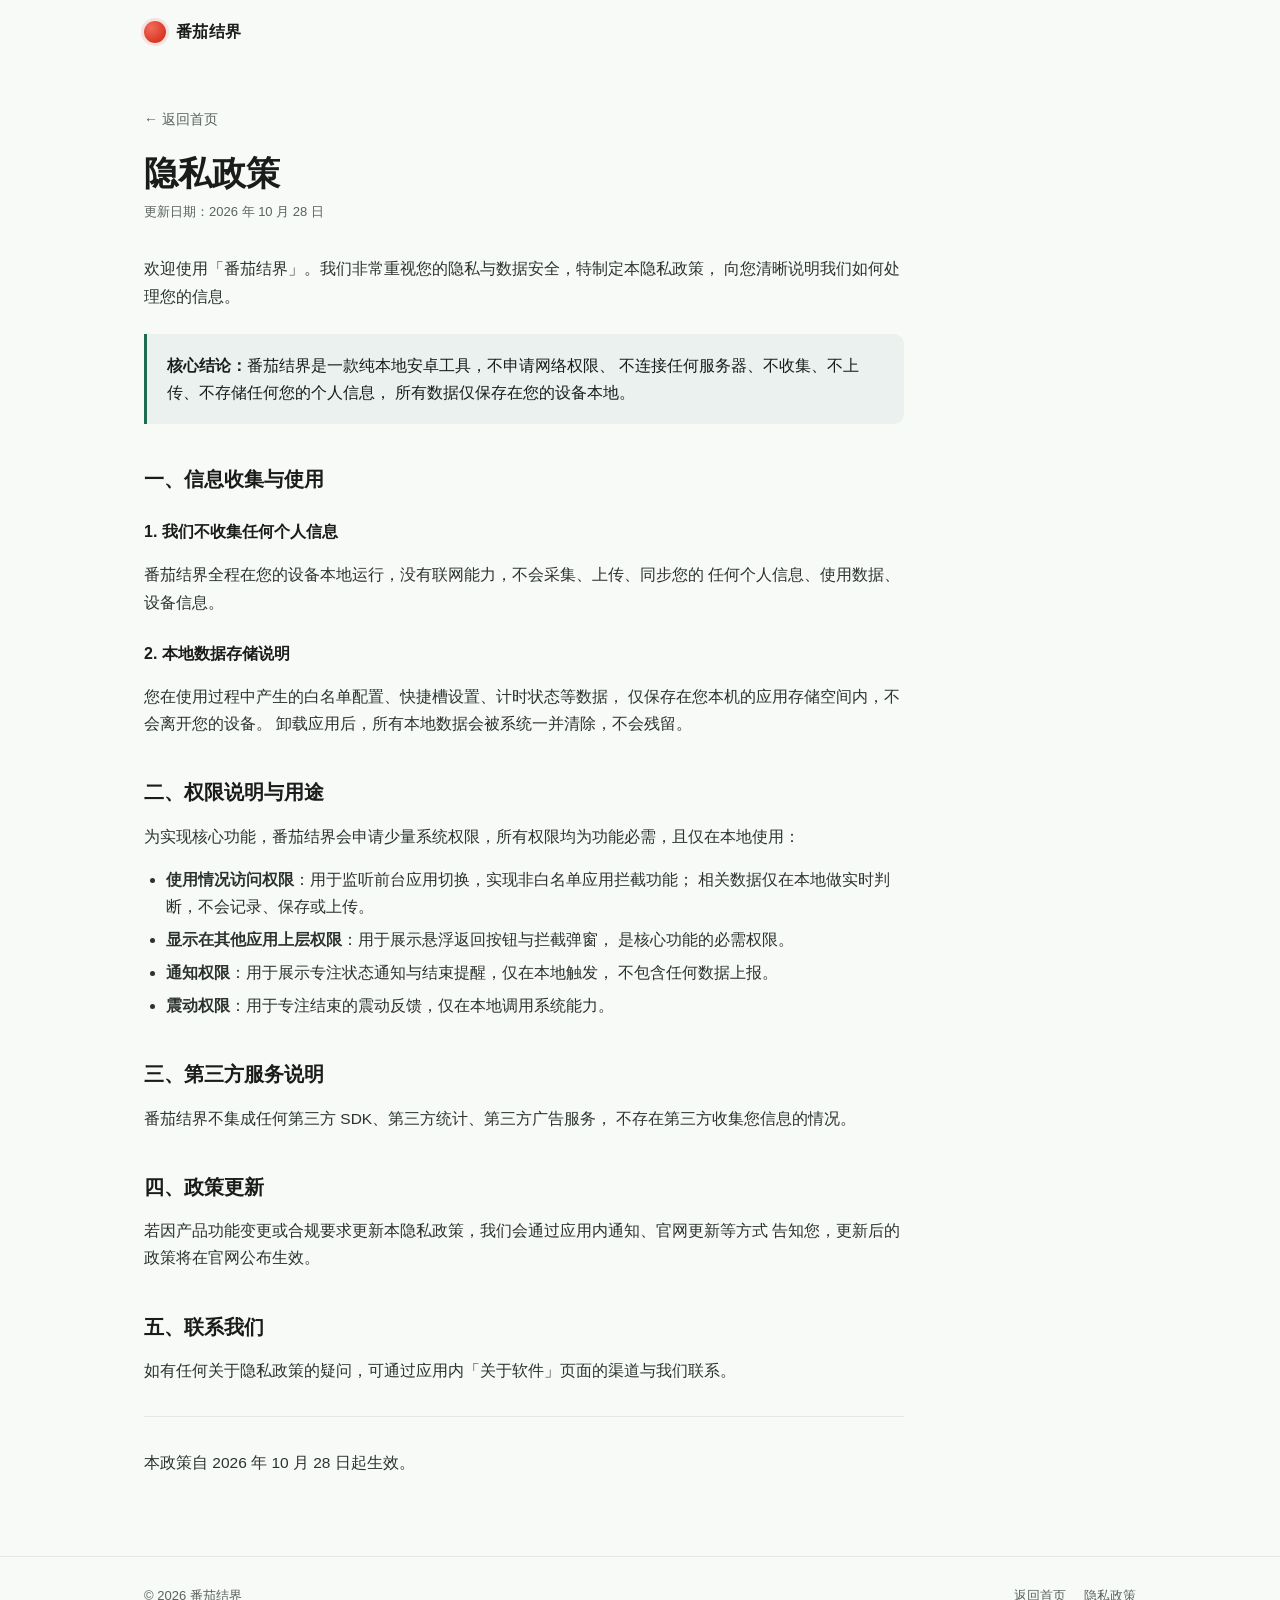
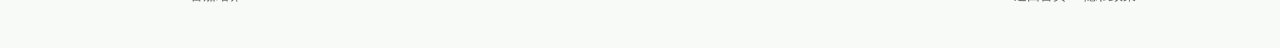
==== privacy/index.html @ 5d49d456 "chore: 官网静态页面" ====
<!DOCTYPE html>
<html lang="zh-CN">
<head>
<meta charset="UTF-8">
<meta name="viewport" content="width=device-width, initial-scale=1.0">
<title>隐私政策 · 番茄结界</title>
<meta name="description" content="番茄结界隐私政策：纯本地安卓工具，不申请网络权限，不收集、不上传、不存储任何个人信息。">
<meta name="theme-color" content="#1E6B52">
<link rel="stylesheet" href="../assets/css/style.css">
</head>
<body>

<header class="site-header">
  <div class="wrap header-inner">
    <a class="brand" href="../">
      <span class="brand-mark" aria-hidden="true"></span>
      <span class="brand-name">番茄结界</span>
    </a>
  </div>
</header>

<main class="wrap">

  <div class="doc-header">
    <a class="doc-back" href="../">← 返回首页</a>
    <h1 class="doc-title">隐私政策</h1>
    <p class="doc-meta">更新日期：2026 年 10 月 28 日</p>
  </div>

  <article class="doc">

    <p>
      欢迎使用「番茄结界」。我们非常重视您的隐私与数据安全，特制定本隐私政策，
      向您清晰说明我们如何处理您的信息。
    </p>

    <div class="callout">
      <p>
        <strong>核心结论：</strong>番茄结界是一款纯本地安卓工具，不申请网络权限、
        不连接任何服务器、不收集、不上传、不存储任何您的个人信息，
        所有数据仅保存在您的设备本地。
      </p>
    </div>

    <h2>一、信息收集与使用</h2>

    <h3>1. 我们不收集任何个人信息</h3>
    <p>
      番茄结界全程在您的设备本地运行，没有联网能力，不会采集、上传、同步您的
      任何个人信息、使用数据、设备信息。
    </p>

    <h3>2. 本地数据存储说明</h3>
    <p>
      您在使用过程中产生的白名单配置、快捷槽设置、计时状态等数据，
      仅保存在您本机的应用存储空间内，不会离开您的设备。
      卸载应用后，所有本地数据会被系统一并清除，不会残留。
    </p>

    <h2>二、权限说明与用途</h2>
    <p>为实现核心功能，番茄结界会申请少量系统权限，所有权限均为功能必需，且仅在本地使用：</p>

    <ul>
      <li>
        <strong>使用情况访问权限</strong>：用于监听前台应用切换，实现非白名单应用拦截功能；
        相关数据仅在本地做实时判断，不会记录、保存或上传。
      </li>
      <li>
        <strong>显示在其他应用上层权限</strong>：用于展示悬浮返回按钮与拦截弹窗，
        是核心功能的必需权限。
      </li>
      <li>
        <strong>通知权限</strong>：用于展示专注状态通知与结束提醒，仅在本地触发，
        不包含任何数据上报。
      </li>
      <li>
        <strong>震动权限</strong>：用于专注结束的震动反馈，仅在本地调用系统能力。
      </li>
    </ul>

    <h2>三、第三方服务说明</h2>
    <p>
      番茄结界不集成任何第三方 SDK、第三方统计、第三方广告服务，
      不存在第三方收集您信息的情况。
    </p>

    <h2>四、政策更新</h2>
    <p>
      若因产品功能变更或合规要求更新本隐私政策，我们会通过应用内通知、官网更新等方式
      告知您，更新后的政策将在官网公布生效。
    </p>

    <h2>五、联系我们</h2>
    <p>
      如有任何关于隐私政策的疑问，可通过应用内「关于软件」页面的渠道与我们联系。
    </p>

    <hr>
    <p class="doc-meta">本政策自 2026 年 10 月 28 日起生效。</p>

  </article>

</main>

<footer class="site-footer">
  <div class="wrap footer-inner">
    <p class="copyright">© 2026 番茄结界</p>
    <nav class="footer-nav" aria-label="页脚导航">
      <a href="../">返回首页</a>
      <a href="./">隐私政策</a>
    </nav>
  </div>
</footer>

</body>
</html>
---- assets/css/style.css ----
/* 番茄结界官网 · 全站样式
   设计约束：深绿 + 浅米白、大留白、无冗余装饰、纯本地无外部字体/CDN */

:root {
  --green:        #1E6B52;
  --green-strong: #175642;
  --bg:           #F7FAF7;
  --surface:      #FFFFFF;
  --text:         #191C1A;
  --text-muted:   #5A635E;
  --line:         #E3E8E4;
  --radius:       16px;
  --radius-sm:    10px;
  --wrap:         1040px;
  --font: -apple-system, BlinkMacSystemFont, "PingFang SC", "Hiragino Sans GB",
          "Microsoft YaHei", "Source Han Sans SC", sans-serif;
}

* { box-sizing: border-box; }

html { -webkit-text-size-adjust: 100%; }

body {
  margin: 0;
  background: var(--bg);
  color: var(--text);
  font-family: var(--font);
  font-size: 16px;
  line-height: 1.75;
  -webkit-font-smoothing: antialiased;
}

img { max-width: 100%; height: auto; display: block; }

a { color: var(--green); text-decoration: none; }
a:hover { color: var(--green-strong); }

.wrap {
  width: 100%;
  max-width: var(--wrap);
  margin: 0 auto;
  padding: 0 24px;
}

/* ---------------------------------------------------------------- 顶栏 */

.site-header {
  position: sticky;
  top: 0;
  z-index: 10;
  background: rgba(247, 250, 247, 0.88);
  backdrop-filter: saturate(1.4) blur(8px);
  border-bottom: 1px solid transparent;
}

.header-inner {
  display: flex;
  align-items: center;
  justify-content: space-between;
  height: 64px;
}

.brand {
  display: inline-flex;
  align-items: center;
  gap: 10px;
  color: var(--text);
  font-weight: 600;
  letter-spacing: 0.02em;
}

.brand-mark {
  width: 22px;
  height: 22px;
  border-radius: 50%;
  background: radial-gradient(circle at 32% 30%, #F36B5A, #D93A28 68%);
  box-shadow: 0 0 0 3px rgba(217, 58, 40, 0.12);
}

/* ---------------------------------------------------------------- 首屏 */

.hero { padding: 72px 0 40px; }

.hero-inner {
  display: grid;
  grid-template-columns: 1.05fr 0.95fr;
  gap: 56px;
  align-items: center;
}

.hero h1 {
  margin: 0 0 12px;
  font-size: 44px;
  line-height: 1.2;
  letter-spacing: 0.01em;
}

.hero-sub {
  margin: 0 0 24px;
  color: var(--text-muted);
  font-size: 18px;
  letter-spacing: 0.04em;
}

.hero-lead {
  margin: 0 0 32px;
  color: var(--text-muted);
  font-size: 16px;
}

.hero-actions {
  display: flex;
  flex-wrap: wrap;
  gap: 12px;
  margin-bottom: 20px;
}

.hero-note {
  margin: 0;
  color: var(--text-muted);
  font-size: 13px;
  letter-spacing: 0.02em;
}

.hero-visual img {
  width: 100%;
  max-width: 320px;
  margin: 0 auto;
  border-radius: 28px;
  border: 1px solid var(--line);
  box-shadow: 0 18px 48px rgba(25, 28, 26, 0.10);
}

/* ---------------------------------------------------------------- 按钮 */

.btn {
  display: inline-flex;
  align-items: center;
  justify-content: center;
  min-height: 46px;
  padding: 0 26px;
  border-radius: 999px;
  font-size: 15px;
  font-weight: 600;
  letter-spacing: 0.02em;
  border: 1px solid transparent;
  transition: background-color .18s ease, color .18s ease, border-color .18s ease;
}

.btn-primary {
  background: var(--green);
  color: #fff;
}
.btn-primary:hover { background: var(--green-strong); color: #fff; }

.btn-ghost {
  background: transparent;
  color: var(--green);
  border-color: var(--line);
}
.btn-ghost:hover { border-color: var(--green); }

.btn.is-disabled {
  background: #DCE5DF;
  color: #7C8A82;
  cursor: default;
  pointer-events: none;
}

/* ---------------------------------------------------------------- 亮点 */

.features { padding: 64px 0; }

.section-title {
  margin: 0 0 32px;
  font-size: 26px;
  line-height: 1.35;
  text-align: center;
}

.feature-grid {
  display: grid;
  grid-template-columns: repeat(3, 1fr);
  gap: 20px;
}

.feature {
  background: var(--surface);
  border: 1px solid var(--line);
  border-radius: var(--radius);
  padding: 28px 24px;
}

.feature-icon {
  display: inline-flex;
  align-items: center;
  justify-content: center;
  width: 40px;
  height: 40px;
  margin-bottom: 16px;
  border-radius: 12px;
  background: rgba(30, 107, 82, 0.08);
  color: var(--green);
}

.feature-icon svg { width: 22px; height: 22px; }

.feature h3 {
  margin: 0 0 8px;
  font-size: 17px;
}

.feature p {
  margin: 0;
  color: var(--text-muted);
  font-size: 14.5px;
}

/* ---------------------------------------------------------------- 下载 */

.download { padding: 32px 0 72px; }

.download-inner {
  background: var(--surface);
  border: 1px solid var(--line);
  border-radius: var(--radius);
  padding: 44px 32px;
  text-align: center;
}

.download-text {
  margin: 0 0 24px;
  color: var(--text-muted);
  font-size: 15px;
}

/* ---------------------------------------------------------------- 页脚 */

.site-footer {
  border-top: 1px solid var(--line);
  padding: 28px 0 40px;
}

.footer-inner {
  display: flex;
  flex-wrap: wrap;
  gap: 16px;
  align-items: center;
  justify-content: space-between;
}

.copyright {
  margin: 0;
  color: var(--text-muted);
  font-size: 13px;
}

.footer-nav {
  display: flex;
  flex-wrap: wrap;
  gap: 18px;
}

.footer-nav a {
  color: var(--text-muted);
  font-size: 13px;
}
.footer-nav a:hover { color: var(--green); }

/* ------------------------------------------------------------ 隐私政策页 */

.doc-header {
  padding: 40px 0 8px;
}

.doc-back {
  display: inline-flex;
  align-items: center;
  gap: 6px;
  color: var(--text-muted);
  font-size: 14px;
}
.doc-back:hover { color: var(--green); }

.doc-title {
  margin: 18px 0 6px;
  font-size: 34px;
  line-height: 1.3;
}

.doc-meta {
  margin: 0 0 8px;
  color: var(--text-muted);
  font-size: 13px;
}

.doc {
  padding-bottom: 72px;
  max-width: 760px;
}

.doc h2 {
  margin: 40px 0 12px;
  font-size: 20px;
  line-height: 1.5;
}

.doc h3 {
  margin: 24px 0 8px;
  font-size: 16px;
}

.doc p,
.doc li { color: #2C332F; font-size: 15.5px; }

.doc ul { padding-left: 22px; margin: 8px 0; }

.doc li { margin: 6px 0; }

.callout {
  margin: 24px 0;
  padding: 18px 20px;
  border-left: 3px solid var(--green);
  background: rgba(30, 107, 82, 0.06);
  border-radius: 0 var(--radius-sm) var(--radius-sm) 0;
}

.callout p { margin: 0; color: var(--text); }

.doc hr {
  border: none;
  border-top: 1px solid var(--line);
  margin: 32px 0;
}

/* ---------------------------------------------------------------- 404 */

.notice {
  padding: 120px 0;
  text-align: center;
}
.notice h1 { font-size: 30px; margin: 0 0 12px; }
.notice p { color: var(--text-muted); margin: 0 0 28px; }

/* ------------------------------------------------------------ 响应式 */

@media (max-width: 960px) {
  .hero-inner { grid-template-columns: 1fr; gap: 40px; }
  .hero { padding-top: 48px; text-align: center; }
  .hero-actions { justify-content: center; }
  .hero-visual img { max-width: 260px; }
  .hero h1 { font-size: 36px; }
  .feature-grid { grid-template-columns: 1fr; }
}

@media (max-width: 640px) {
  body { font-size: 15px; }
  .wrap { padding: 0 18px; }
  .hero { padding: 36px 0 24px; }
  .hero h1 { font-size: 30px; }
  .hero-sub { font-size: 16px; }
  .hero-visual img { max-width: 220px; }
  .section-title { font-size: 22px; margin-bottom: 24px; }
  .features { padding: 40px 0; }
  .download-inner { padding: 32px 20px; }
  .doc-title { font-size: 26px; }
  .doc h2 { font-size: 18px; }
  .footer-inner { flex-direction: column; align-items: flex-start; }
}

@media (prefers-reduced-motion: reduce) {
  * { transition: none !important; }
}
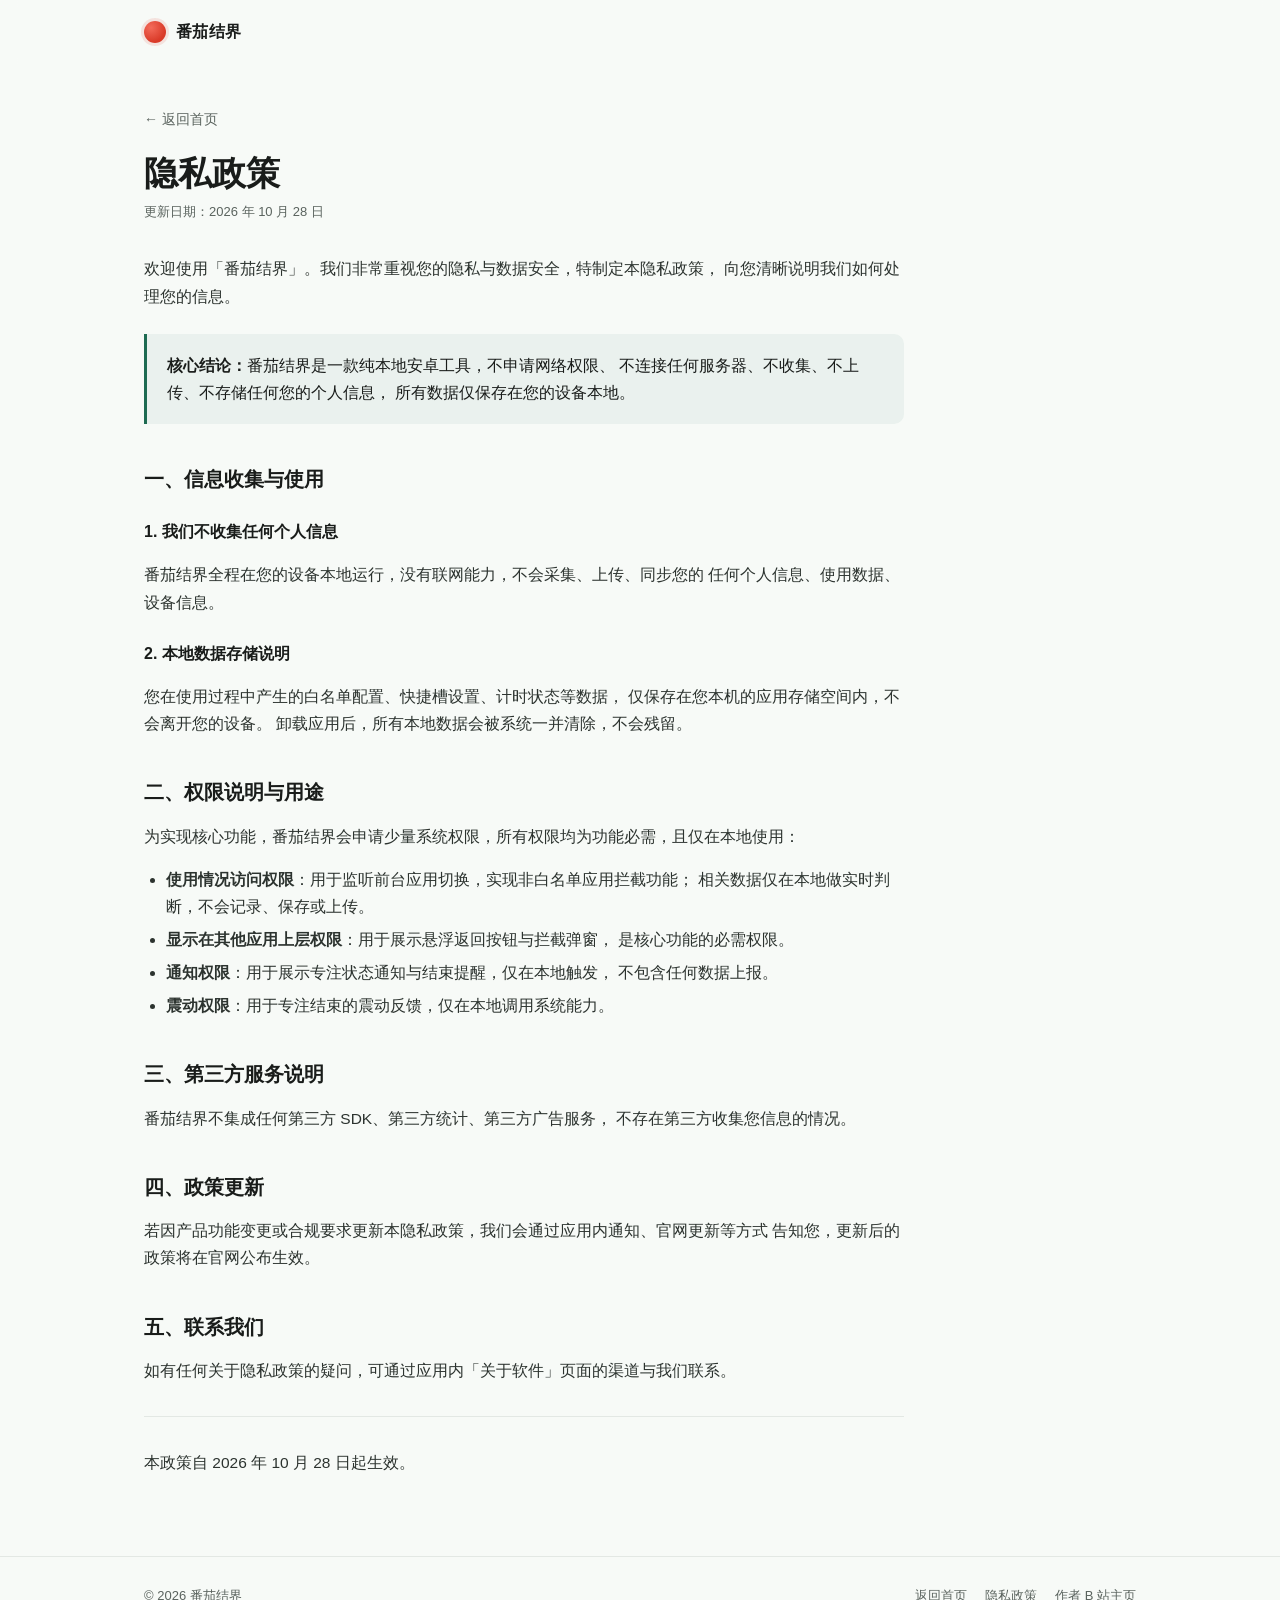
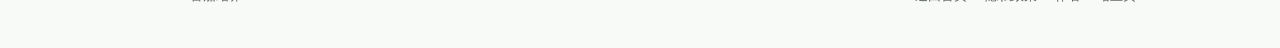
==== commit 7542a02d: "chore: 更新 privacy/index.html" ====
--- a/privacy/index.html
+++ b/privacy/index.html
@@ -108,6 +108,7 @@
     <nav class="footer-nav" aria-label="页脚导航">
       <a href="../">返回首页</a>
       <a href="./">隐私政策</a>
+      <a href="https://space.bilibili.com/168593217" target="_blank" rel="noopener">作者 B 站主页</a>
     </nav>
   </div>
 </footer>
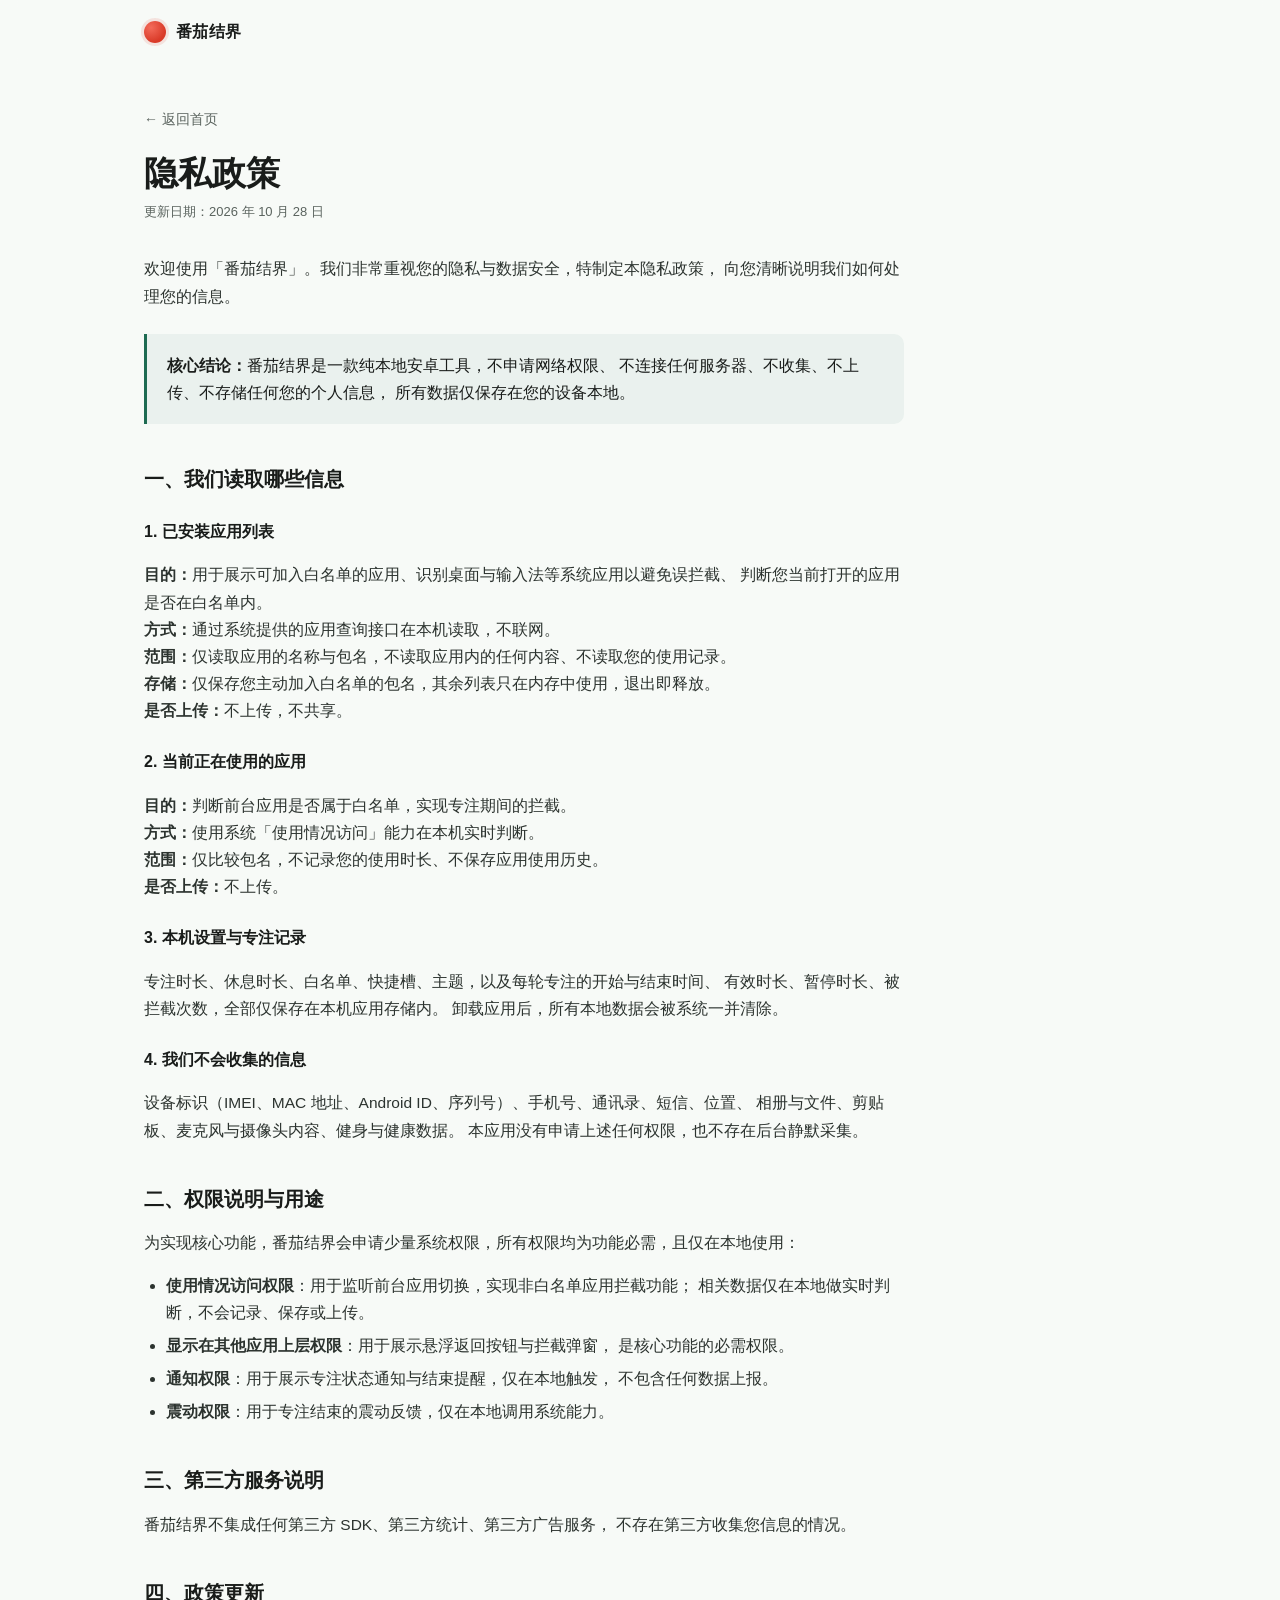
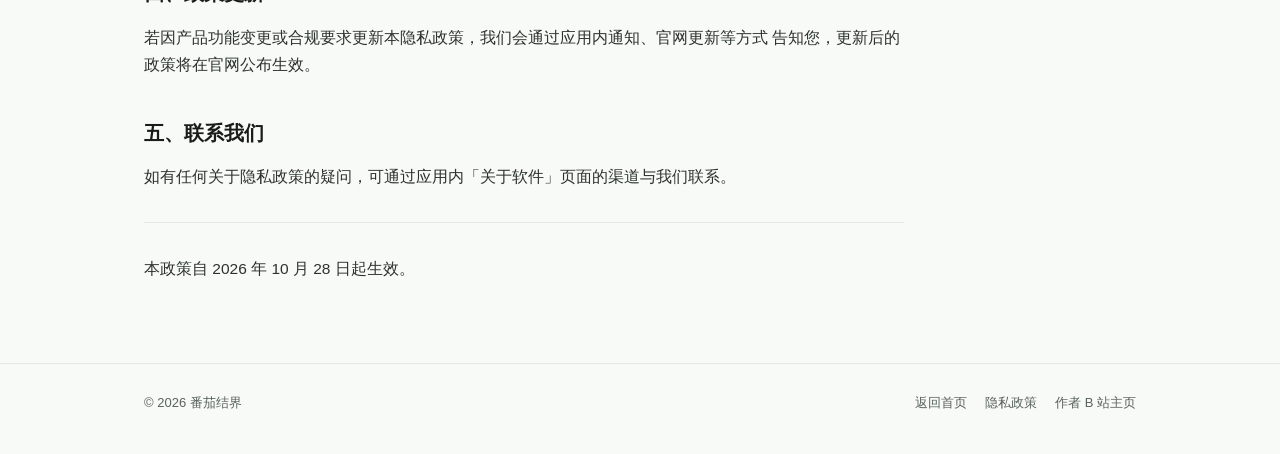
==== commit b690142e: "chore: 更新 privacy/index.html" ====
--- a/privacy/index.html
+++ b/privacy/index.html
@@ -1,117 +1,136 @@
-<!DOCTYPE html>
-<html lang="zh-CN">
-<head>
-<meta charset="UTF-8">
-<meta name="viewport" content="width=device-width, initial-scale=1.0">
-<title>隐私政策 · 番茄结界</title>
-<meta name="description" content="番茄结界隐私政策：纯本地安卓工具，不申请网络权限，不收集、不上传、不存储任何个人信息。">
-<meta name="theme-color" content="#1E6B52">
-<link rel="stylesheet" href="../assets/css/style.css">
-</head>
-<body>
-
-<header class="site-header">
-  <div class="wrap header-inner">
-    <a class="brand" href="../">
-      <span class="brand-mark" aria-hidden="true"></span>
-      <span class="brand-name">番茄结界</span>
-    </a>
-  </div>
-</header>
-
-<main class="wrap">
-
-  <div class="doc-header">
-    <a class="doc-back" href="../">← 返回首页</a>
-    <h1 class="doc-title">隐私政策</h1>
-    <p class="doc-meta">更新日期：2026 年 10 月 28 日</p>
-  </div>
-
-  <article class="doc">
-
-    <p>
-      欢迎使用「番茄结界」。我们非常重视您的隐私与数据安全，特制定本隐私政策，
-      向您清晰说明我们如何处理您的信息。
-    </p>
-
-    <div class="callout">
-      <p>
-        <strong>核心结论：</strong>番茄结界是一款纯本地安卓工具，不申请网络权限、
-        不连接任何服务器、不收集、不上传、不存储任何您的个人信息，
-        所有数据仅保存在您的设备本地。
-      </p>
-    </div>
-
-    <h2>一、信息收集与使用</h2>
-
-    <h3>1. 我们不收集任何个人信息</h3>
-    <p>
-      番茄结界全程在您的设备本地运行，没有联网能力，不会采集、上传、同步您的
-      任何个人信息、使用数据、设备信息。
-    </p>
-
-    <h3>2. 本地数据存储说明</h3>
-    <p>
-      您在使用过程中产生的白名单配置、快捷槽设置、计时状态等数据，
-      仅保存在您本机的应用存储空间内，不会离开您的设备。
-      卸载应用后，所有本地数据会被系统一并清除，不会残留。
-    </p>
-
-    <h2>二、权限说明与用途</h2>
-    <p>为实现核心功能，番茄结界会申请少量系统权限，所有权限均为功能必需，且仅在本地使用：</p>
-
-    <ul>
-      <li>
-        <strong>使用情况访问权限</strong>：用于监听前台应用切换，实现非白名单应用拦截功能；
-        相关数据仅在本地做实时判断，不会记录、保存或上传。
-      </li>
-      <li>
-        <strong>显示在其他应用上层权限</strong>：用于展示悬浮返回按钮与拦截弹窗，
-        是核心功能的必需权限。
-      </li>
-      <li>
-        <strong>通知权限</strong>：用于展示专注状态通知与结束提醒，仅在本地触发，
-        不包含任何数据上报。
-      </li>
-      <li>
-        <strong>震动权限</strong>：用于专注结束的震动反馈，仅在本地调用系统能力。
-      </li>
-    </ul>
-
-    <h2>三、第三方服务说明</h2>
-    <p>
-      番茄结界不集成任何第三方 SDK、第三方统计、第三方广告服务，
-      不存在第三方收集您信息的情况。
-    </p>
-
-    <h2>四、政策更新</h2>
-    <p>
-      若因产品功能变更或合规要求更新本隐私政策，我们会通过应用内通知、官网更新等方式
-      告知您，更新后的政策将在官网公布生效。
-    </p>
-
-    <h2>五、联系我们</h2>
-    <p>
-      如有任何关于隐私政策的疑问，可通过应用内「关于软件」页面的渠道与我们联系。
-    </p>
-
-    <hr>
-    <p class="doc-meta">本政策自 2026 年 10 月 28 日起生效。</p>
-
-  </article>
-
-</main>
-
-<footer class="site-footer">
-  <div class="wrap footer-inner">
-    <p class="copyright">© 2026 番茄结界</p>
-    <nav class="footer-nav" aria-label="页脚导航">
-      <a href="../">返回首页</a>
-      <a href="./">隐私政策</a>
-      <a href="https://space.bilibili.com/168593217" target="_blank" rel="noopener">作者 B 站主页</a>
-    </nav>
-  </div>
-</footer>
-
-</body>
-</html>
+<!DOCTYPE html>
+<html lang="zh-CN">
+<head>
+<meta charset="UTF-8">
+<meta name="viewport" content="width=device-width, initial-scale=1.0">
+<title>隐私政策 · 番茄结界</title>
+<meta name="description" content="番茄结界隐私政策：纯本地安卓工具，不申请网络权限，不收集、不上传、不存储任何个人信息。">
+<meta name="theme-color" content="#1E6B52">
+<link rel="stylesheet" href="../assets/css/style.css">
+</head>
+<body>
+
+<header class="site-header">
+  <div class="wrap header-inner">
+    <a class="brand" href="../">
+      <span class="brand-mark" aria-hidden="true"></span>
+      <span class="brand-name">番茄结界</span>
+    </a>
+  </div>
+</header>
+
+<main class="wrap">
+
+  <div class="doc-header">
+    <a class="doc-back" href="../">← 返回首页</a>
+    <h1 class="doc-title">隐私政策</h1>
+    <p class="doc-meta">更新日期：2026 年 10 月 28 日</p>
+  </div>
+
+  <article class="doc">
+
+    <p>
+      欢迎使用「番茄结界」。我们非常重视您的隐私与数据安全，特制定本隐私政策，
+      向您清晰说明我们如何处理您的信息。
+    </p>
+
+    <div class="callout">
+      <p>
+        <strong>核心结论：</strong>番茄结界是一款纯本地安卓工具，不申请网络权限、
+        不连接任何服务器、不收集、不上传、不存储任何您的个人信息，
+        所有数据仅保存在您的设备本地。
+      </p>
+    </div>
+
+    <h2>一、我们读取哪些信息</h2>
+
+    <h3>1. 已安装应用列表</h3>
+    <p>
+      <strong>目的：</strong>用于展示可加入白名单的应用、识别桌面与输入法等系统应用以避免误拦截、
+      判断您当前打开的应用是否在白名单内。<br>
+      <strong>方式：</strong>通过系统提供的应用查询接口在本机读取，不联网。<br>
+      <strong>范围：</strong>仅读取应用的名称与包名，不读取应用内的任何内容、不读取您的使用记录。<br>
+      <strong>存储：</strong>仅保存您主动加入白名单的包名，其余列表只在内存中使用，退出即释放。<br>
+      <strong>是否上传：</strong>不上传，不共享。
+    </p>
+
+    <h3>2. 当前正在使用的应用</h3>
+    <p>
+      <strong>目的：</strong>判断前台应用是否属于白名单，实现专注期间的拦截。<br>
+      <strong>方式：</strong>使用系统「使用情况访问」能力在本机实时判断。<br>
+      <strong>范围：</strong>仅比较包名，不记录您的使用时长、不保存应用使用历史。<br>
+      <strong>是否上传：</strong>不上传。
+    </p>
+
+    <h3>3. 本机设置与专注记录</h3>
+    <p>
+      专注时长、休息时长、白名单、快捷槽、主题，以及每轮专注的开始与结束时间、
+      有效时长、暂停时长、被拦截次数，全部仅保存在本机应用存储内。
+      卸载应用后，所有本地数据会被系统一并清除。
+    </p>
+
+    <h3>4. 我们不会收集的信息</h3>
+    <p>
+      设备标识（IMEI、MAC 地址、Android ID、序列号）、手机号、通讯录、短信、位置、
+      相册与文件、剪贴板、麦克风与摄像头内容、健身与健康数据。
+      本应用没有申请上述任何权限，也不存在后台静默采集。
+    </p>
+
+    <h2>二、权限说明与用途</h2>
+    <p>为实现核心功能，番茄结界会申请少量系统权限，所有权限均为功能必需，且仅在本地使用：</p>
+
+    <ul>
+      <li>
+        <strong>使用情况访问权限</strong>：用于监听前台应用切换，实现非白名单应用拦截功能；
+        相关数据仅在本地做实时判断，不会记录、保存或上传。
+      </li>
+      <li>
+        <strong>显示在其他应用上层权限</strong>：用于展示悬浮返回按钮与拦截弹窗，
+        是核心功能的必需权限。
+      </li>
+      <li>
+        <strong>通知权限</strong>：用于展示专注状态通知与结束提醒，仅在本地触发，
+        不包含任何数据上报。
+      </li>
+      <li>
+        <strong>震动权限</strong>：用于专注结束的震动反馈，仅在本地调用系统能力。
+      </li>
+    </ul>
+
+    <h2>三、第三方服务说明</h2>
+    <p>
+      番茄结界不集成任何第三方 SDK、第三方统计、第三方广告服务，
+      不存在第三方收集您信息的情况。
+    </p>
+
+    <h2>四、政策更新</h2>
+    <p>
+      若因产品功能变更或合规要求更新本隐私政策，我们会通过应用内通知、官网更新等方式
+      告知您，更新后的政策将在官网公布生效。
+    </p>
+
+    <h2>五、联系我们</h2>
+    <p>
+      如有任何关于隐私政策的疑问，可通过应用内「关于软件」页面的渠道与我们联系。
+    </p>
+
+    <hr>
+    <p class="doc-meta">本政策自 2026 年 10 月 28 日起生效。</p>
+
+  </article>
+
+</main>
+
+<footer class="site-footer">
+  <div class="wrap footer-inner">
+    <p class="copyright">© 2026 番茄结界</p>
+    <nav class="footer-nav" aria-label="页脚导航">
+      <a href="../">返回首页</a>
+      <a href="./">隐私政策</a>
+      <a href="https://space.bilibili.com/168593217" target="_blank" rel="noopener">作者 B 站主页</a>
+    </nav>
+  </div>
+</footer>
+
+</body>
+</html>
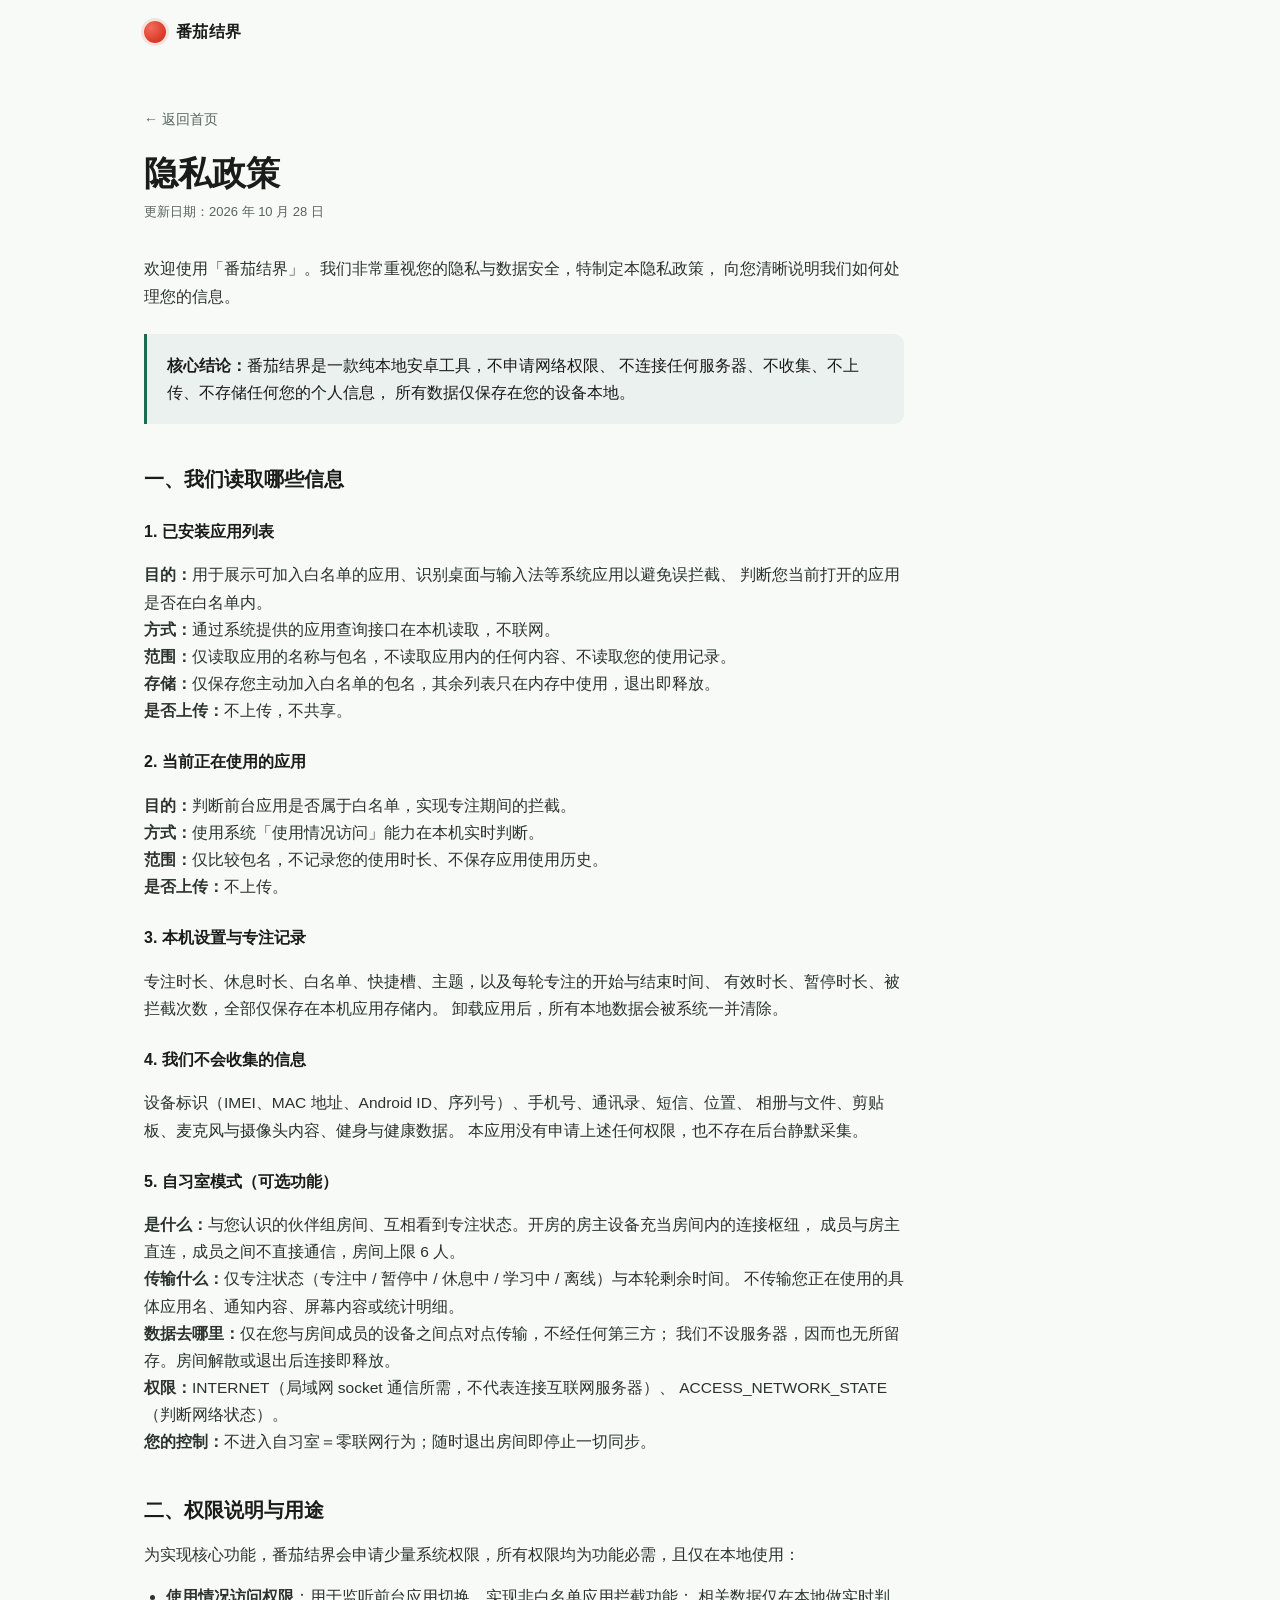
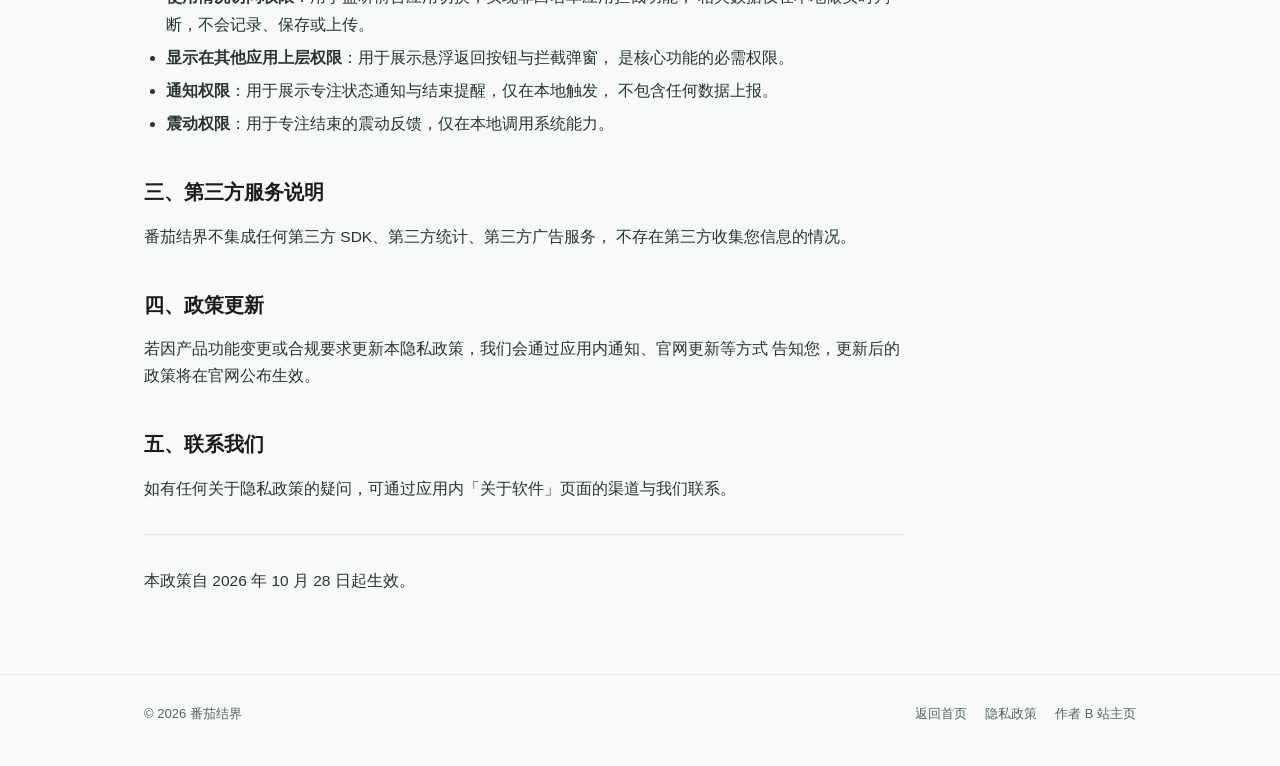
==== commit 20e5869f: "chore: 更新 privacy/index.html" ====
--- a/privacy/index.html
+++ b/privacy/index.html
@@ -76,6 +76,19 @@
       本应用没有申请上述任何权限，也不存在后台静默采集。
     </p>
 
+    <h3>5. 自习室模式（可选功能）</h3>
+    <p>
+      <strong>是什么：</strong>与您认识的伙伴组房间、互相看到专注状态。开房的房主设备充当房间内的连接枢纽，
+      成员与房主直连，成员之间不直接通信，房间上限 6 人。<br>
+      <strong>传输什么：</strong>仅专注状态（专注中 / 暂停中 / 休息中 / 学习中 / 离线）与本轮剩余时间。
+      不传输您正在使用的具体应用名、通知内容、屏幕内容或统计明细。<br>
+      <strong>数据去哪里：</strong>仅在您与房间成员的设备之间点对点传输，不经任何第三方；
+      我们不设服务器，因而也无所留存。房间解散或退出后连接即释放。<br>
+      <strong>权限：</strong>INTERNET（局域网 socket 通信所需，不代表连接互联网服务器）、
+      ACCESS_NETWORK_STATE（判断网络状态）。<br>
+      <strong>您的控制：</strong>不进入自习室＝零联网行为；随时退出房间即停止一切同步。
+    </p>
+
     <h2>二、权限说明与用途</h2>
     <p>为实现核心功能，番茄结界会申请少量系统权限，所有权限均为功能必需，且仅在本地使用：</p>
 
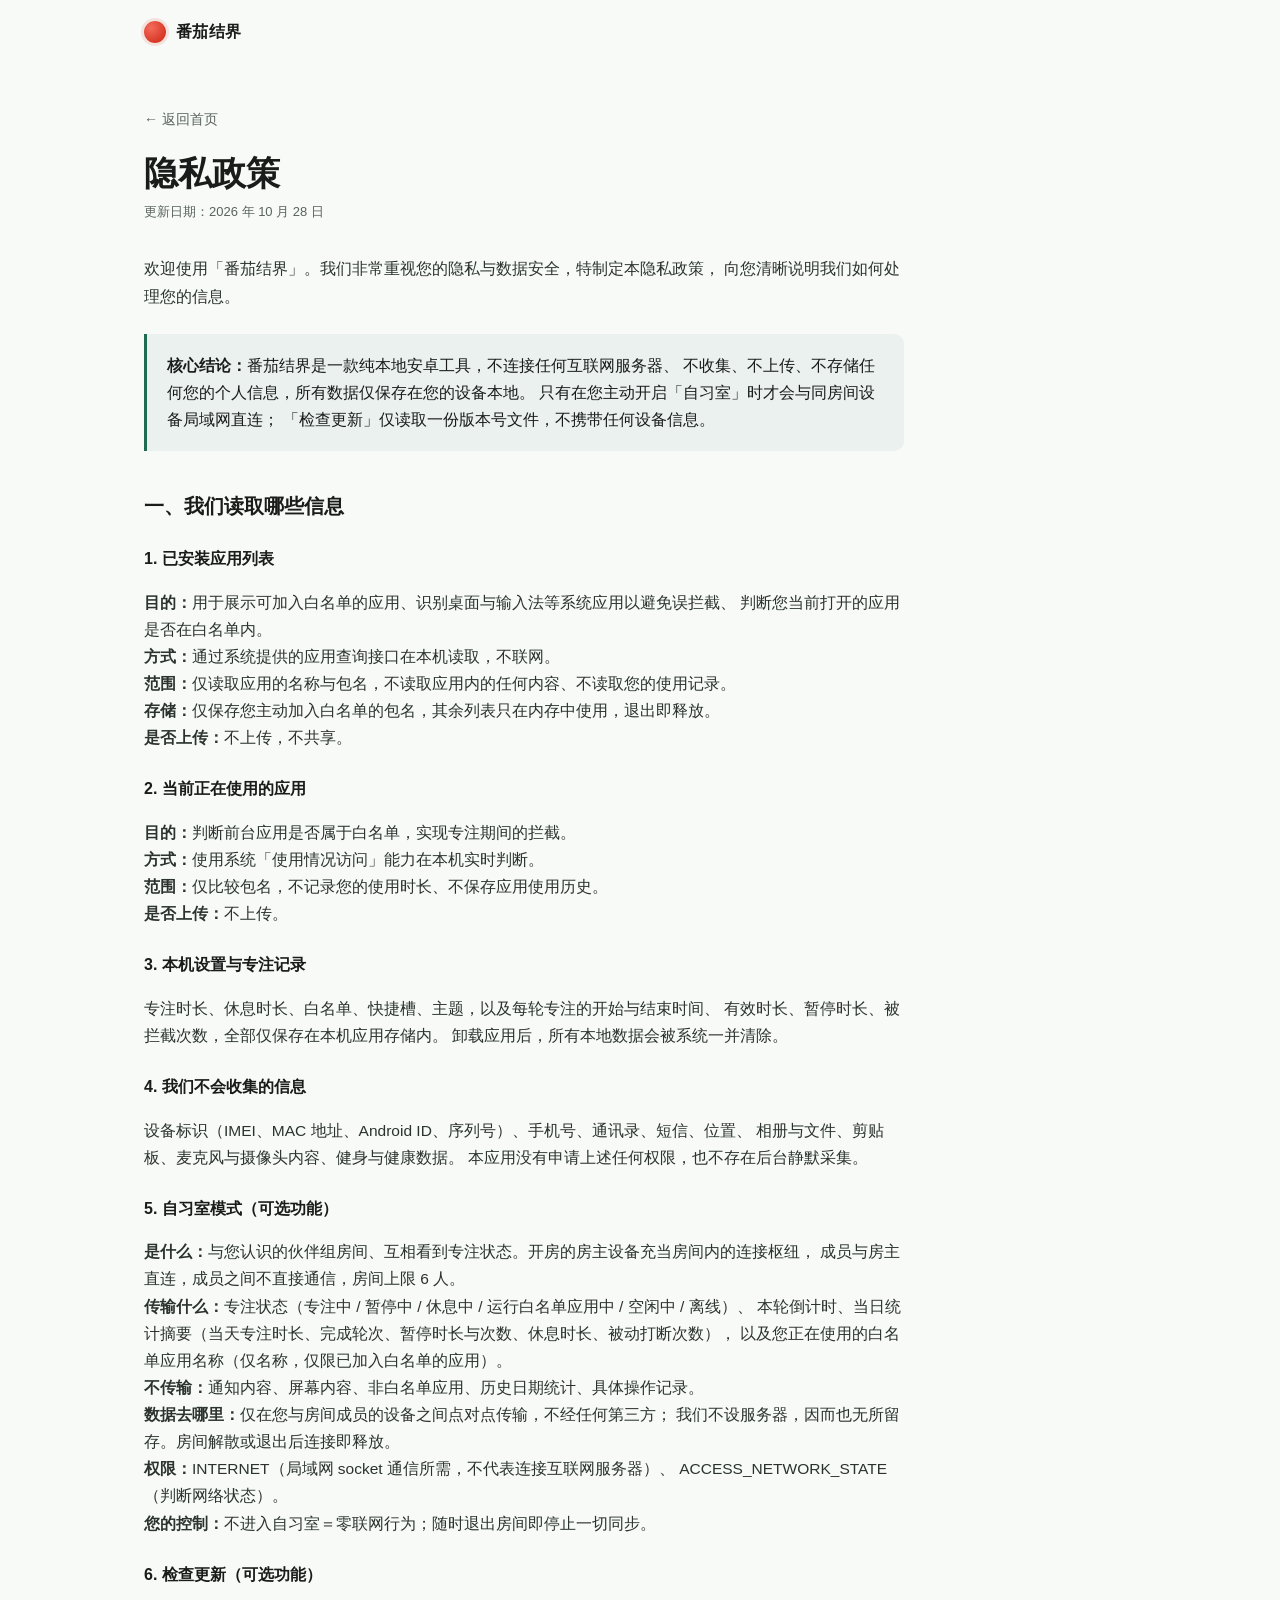
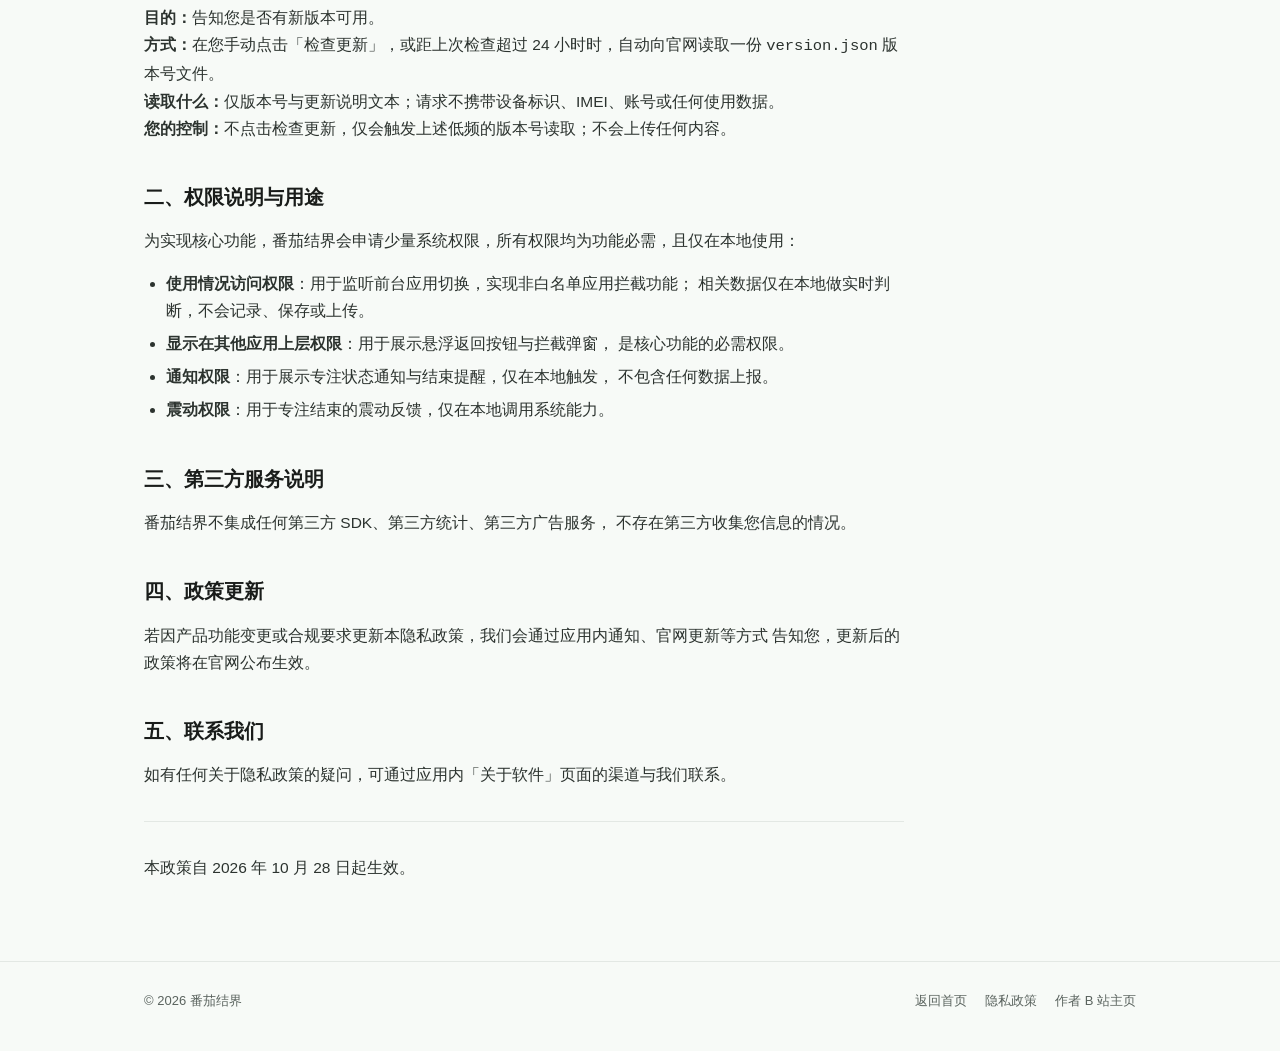
==== commit b4218023: "chore: 更新 privacy/index.html" ====
--- a/privacy/index.html
+++ b/privacy/index.html
@@ -1,149 +1,161 @@
-<!DOCTYPE html>
-<html lang="zh-CN">
-<head>
-<meta charset="UTF-8">
-<meta name="viewport" content="width=device-width, initial-scale=1.0">
-<title>隐私政策 · 番茄结界</title>
-<meta name="description" content="番茄结界隐私政策：纯本地安卓工具，不申请网络权限，不收集、不上传、不存储任何个人信息。">
-<meta name="theme-color" content="#1E6B52">
-<link rel="stylesheet" href="../assets/css/style.css">
-</head>
-<body>
-
-<header class="site-header">
-  <div class="wrap header-inner">
-    <a class="brand" href="../">
-      <span class="brand-mark" aria-hidden="true"></span>
-      <span class="brand-name">番茄结界</span>
-    </a>
-  </div>
-</header>
-
-<main class="wrap">
-
-  <div class="doc-header">
-    <a class="doc-back" href="../">← 返回首页</a>
-    <h1 class="doc-title">隐私政策</h1>
-    <p class="doc-meta">更新日期：2026 年 10 月 28 日</p>
-  </div>
-
-  <article class="doc">
-
-    <p>
-      欢迎使用「番茄结界」。我们非常重视您的隐私与数据安全，特制定本隐私政策，
-      向您清晰说明我们如何处理您的信息。
-    </p>
-
-    <div class="callout">
-      <p>
-        <strong>核心结论：</strong>番茄结界是一款纯本地安卓工具，不申请网络权限、
-        不连接任何服务器、不收集、不上传、不存储任何您的个人信息，
-        所有数据仅保存在您的设备本地。
-      </p>
-    </div>
-
-    <h2>一、我们读取哪些信息</h2>
-
-    <h3>1. 已安装应用列表</h3>
-    <p>
-      <strong>目的：</strong>用于展示可加入白名单的应用、识别桌面与输入法等系统应用以避免误拦截、
-      判断您当前打开的应用是否在白名单内。<br>
-      <strong>方式：</strong>通过系统提供的应用查询接口在本机读取，不联网。<br>
-      <strong>范围：</strong>仅读取应用的名称与包名，不读取应用内的任何内容、不读取您的使用记录。<br>
-      <strong>存储：</strong>仅保存您主动加入白名单的包名，其余列表只在内存中使用，退出即释放。<br>
-      <strong>是否上传：</strong>不上传，不共享。
-    </p>
-
-    <h3>2. 当前正在使用的应用</h3>
-    <p>
-      <strong>目的：</strong>判断前台应用是否属于白名单，实现专注期间的拦截。<br>
-      <strong>方式：</strong>使用系统「使用情况访问」能力在本机实时判断。<br>
-      <strong>范围：</strong>仅比较包名，不记录您的使用时长、不保存应用使用历史。<br>
-      <strong>是否上传：</strong>不上传。
-    </p>
-
-    <h3>3. 本机设置与专注记录</h3>
-    <p>
-      专注时长、休息时长、白名单、快捷槽、主题，以及每轮专注的开始与结束时间、
-      有效时长、暂停时长、被拦截次数，全部仅保存在本机应用存储内。
-      卸载应用后，所有本地数据会被系统一并清除。
-    </p>
-
-    <h3>4. 我们不会收集的信息</h3>
-    <p>
-      设备标识（IMEI、MAC 地址、Android ID、序列号）、手机号、通讯录、短信、位置、
-      相册与文件、剪贴板、麦克风与摄像头内容、健身与健康数据。
-      本应用没有申请上述任何权限，也不存在后台静默采集。
-    </p>
-
-    <h3>5. 自习室模式（可选功能）</h3>
-    <p>
-      <strong>是什么：</strong>与您认识的伙伴组房间、互相看到专注状态。开房的房主设备充当房间内的连接枢纽，
-      成员与房主直连，成员之间不直接通信，房间上限 6 人。<br>
-      <strong>传输什么：</strong>仅专注状态（专注中 / 暂停中 / 休息中 / 学习中 / 离线）与本轮剩余时间。
-      不传输您正在使用的具体应用名、通知内容、屏幕内容或统计明细。<br>
-      <strong>数据去哪里：</strong>仅在您与房间成员的设备之间点对点传输，不经任何第三方；
-      我们不设服务器，因而也无所留存。房间解散或退出后连接即释放。<br>
-      <strong>权限：</strong>INTERNET（局域网 socket 通信所需，不代表连接互联网服务器）、
-      ACCESS_NETWORK_STATE（判断网络状态）。<br>
-      <strong>您的控制：</strong>不进入自习室＝零联网行为；随时退出房间即停止一切同步。
-    </p>
-
-    <h2>二、权限说明与用途</h2>
-    <p>为实现核心功能，番茄结界会申请少量系统权限，所有权限均为功能必需，且仅在本地使用：</p>
-
-    <ul>
-      <li>
-        <strong>使用情况访问权限</strong>：用于监听前台应用切换，实现非白名单应用拦截功能；
-        相关数据仅在本地做实时判断，不会记录、保存或上传。
-      </li>
-      <li>
-        <strong>显示在其他应用上层权限</strong>：用于展示悬浮返回按钮与拦截弹窗，
-        是核心功能的必需权限。
-      </li>
-      <li>
-        <strong>通知权限</strong>：用于展示专注状态通知与结束提醒，仅在本地触发，
-        不包含任何数据上报。
-      </li>
-      <li>
-        <strong>震动权限</strong>：用于专注结束的震动反馈，仅在本地调用系统能力。
-      </li>
-    </ul>
-
-    <h2>三、第三方服务说明</h2>
-    <p>
-      番茄结界不集成任何第三方 SDK、第三方统计、第三方广告服务，
-      不存在第三方收集您信息的情况。
-    </p>
-
-    <h2>四、政策更新</h2>
-    <p>
-      若因产品功能变更或合规要求更新本隐私政策，我们会通过应用内通知、官网更新等方式
-      告知您，更新后的政策将在官网公布生效。
-    </p>
-
-    <h2>五、联系我们</h2>
-    <p>
-      如有任何关于隐私政策的疑问，可通过应用内「关于软件」页面的渠道与我们联系。
-    </p>
-
-    <hr>
-    <p class="doc-meta">本政策自 2026 年 10 月 28 日起生效。</p>
-
-  </article>
-
-</main>
-
-<footer class="site-footer">
-  <div class="wrap footer-inner">
-    <p class="copyright">© 2026 番茄结界</p>
-    <nav class="footer-nav" aria-label="页脚导航">
-      <a href="../">返回首页</a>
-      <a href="./">隐私政策</a>
-      <a href="https://space.bilibili.com/168593217" target="_blank" rel="noopener">作者 B 站主页</a>
-    </nav>
-  </div>
-</footer>
-
-</body>
-</html>
+<!DOCTYPE html>
+<html lang="zh-CN">
+<head>
+<meta charset="UTF-8">
+<meta name="viewport" content="width=device-width, initial-scale=1.0">
+<title>隐私政策 · 番茄结界</title>
+<meta name="description" content="番茄结界隐私政策：纯本地安卓专注工具，不上传、不收集个人信息；仅在自习室与检查更新时产生必要的局域网点对点通信与版本号读取。">
+<meta name="theme-color" content="#1E6B52">
+<link rel="stylesheet" href="../assets/css/style.css">
+</head>
+<body>
+
+<header class="site-header">
+  <div class="wrap header-inner">
+    <a class="brand" href="../">
+      <span class="brand-mark" aria-hidden="true"></span>
+      <span class="brand-name">番茄结界</span>
+    </a>
+  </div>
+</header>
+
+<main class="wrap">
+
+  <div class="doc-header">
+    <a class="doc-back" href="../">← 返回首页</a>
+    <h1 class="doc-title">隐私政策</h1>
+    <p class="doc-meta">更新日期：2026 年 10 月 28 日</p>
+  </div>
+
+  <article class="doc">
+
+    <p>
+      欢迎使用「番茄结界」。我们非常重视您的隐私与数据安全，特制定本隐私政策，
+      向您清晰说明我们如何处理您的信息。
+    </p>
+
+    <div class="callout">
+      <p>
+        <strong>核心结论：</strong>番茄结界是一款纯本地安卓工具，不连接任何互联网服务器、
+        不收集、不上传、不存储任何您的个人信息，所有数据仅保存在您的设备本地。
+        只有在您主动开启「自习室」时才会与同房间设备局域网直连；
+        「检查更新」仅读取一份版本号文件，不携带任何设备信息。
+      </p>
+    </div>
+
+    <h2>一、我们读取哪些信息</h2>
+
+    <h3>1. 已安装应用列表</h3>
+    <p>
+      <strong>目的：</strong>用于展示可加入白名单的应用、识别桌面与输入法等系统应用以避免误拦截、
+      判断您当前打开的应用是否在白名单内。<br>
+      <strong>方式：</strong>通过系统提供的应用查询接口在本机读取，不联网。<br>
+      <strong>范围：</strong>仅读取应用的名称与包名，不读取应用内的任何内容、不读取您的使用记录。<br>
+      <strong>存储：</strong>仅保存您主动加入白名单的包名，其余列表只在内存中使用，退出即释放。<br>
+      <strong>是否上传：</strong>不上传，不共享。
+    </p>
+
+    <h3>2. 当前正在使用的应用</h3>
+    <p>
+      <strong>目的：</strong>判断前台应用是否属于白名单，实现专注期间的拦截。<br>
+      <strong>方式：</strong>使用系统「使用情况访问」能力在本机实时判断。<br>
+      <strong>范围：</strong>仅比较包名，不记录您的使用时长、不保存应用使用历史。<br>
+      <strong>是否上传：</strong>不上传。
+    </p>
+
+    <h3>3. 本机设置与专注记录</h3>
+    <p>
+      专注时长、休息时长、白名单、快捷槽、主题，以及每轮专注的开始与结束时间、
+      有效时长、暂停时长、被拦截次数，全部仅保存在本机应用存储内。
+      卸载应用后，所有本地数据会被系统一并清除。
+    </p>
+
+    <h3>4. 我们不会收集的信息</h3>
+    <p>
+      设备标识（IMEI、MAC 地址、Android ID、序列号）、手机号、通讯录、短信、位置、
+      相册与文件、剪贴板、麦克风与摄像头内容、健身与健康数据。
+      本应用没有申请上述任何权限，也不存在后台静默采集。
+    </p>
+
+    <h3>5. 自习室模式（可选功能）</h3>
+    <p>
+      <strong>是什么：</strong>与您认识的伙伴组房间、互相看到专注状态。开房的房主设备充当房间内的连接枢纽，
+      成员与房主直连，成员之间不直接通信，房间上限 6 人。<br>
+      <strong>传输什么：</strong>专注状态（专注中 / 暂停中 / 休息中 / 运行白名单应用中 / 空闲中 / 离线）、
+      本轮倒计时、当日统计摘要（当天专注时长、完成轮次、暂停时长与次数、休息时长、被动打断次数），
+      以及您正在使用的白名单应用名称（仅名称，仅限已加入白名单的应用）。<br>
+      <strong>不传输：</strong>通知内容、屏幕内容、非白名单应用、历史日期统计、具体操作记录。<br>
+      <strong>数据去哪里：</strong>仅在您与房间成员的设备之间点对点传输，不经任何第三方；
+      我们不设服务器，因而也无所留存。房间解散或退出后连接即释放。<br>
+      <strong>权限：</strong>INTERNET（局域网 socket 通信所需，不代表连接互联网服务器）、
+      ACCESS_NETWORK_STATE（判断网络状态）。<br>
+      <strong>您的控制：</strong>不进入自习室＝零联网行为；随时退出房间即停止一切同步。
+
+    <h3>6. 检查更新（可选功能）</h3>
+    <p>
+      <strong>目的：</strong>告知您是否有新版本可用。<br>
+      <strong>方式：</strong>在您手动点击「检查更新」，或距上次检查超过 24 小时时，自动向官网读取一份
+      <code>version.json</code> 版本号文件。<br>
+      <strong>读取什么：</strong>仅版本号与更新说明文本；请求不携带设备标识、IMEI、账号或任何使用数据。<br>
+      <strong>您的控制：</strong>不点击检查更新，仅会触发上述低频的版本号读取；不会上传任何内容。
+    </p>
+    </p>
+
+    <h2>二、权限说明与用途</h2>
+    <p>为实现核心功能，番茄结界会申请少量系统权限，所有权限均为功能必需，且仅在本地使用：</p>
+
+    <ul>
+      <li>
+        <strong>使用情况访问权限</strong>：用于监听前台应用切换，实现非白名单应用拦截功能；
+        相关数据仅在本地做实时判断，不会记录、保存或上传。
+      </li>
+      <li>
+        <strong>显示在其他应用上层权限</strong>：用于展示悬浮返回按钮与拦截弹窗，
+        是核心功能的必需权限。
+      </li>
+      <li>
+        <strong>通知权限</strong>：用于展示专注状态通知与结束提醒，仅在本地触发，
+        不包含任何数据上报。
+      </li>
+      <li>
+        <strong>震动权限</strong>：用于专注结束的震动反馈，仅在本地调用系统能力。
+      </li>
+    </ul>
+
+    <h2>三、第三方服务说明</h2>
+    <p>
+      番茄结界不集成任何第三方 SDK、第三方统计、第三方广告服务，
+      不存在第三方收集您信息的情况。
+    </p>
+
+    <h2>四、政策更新</h2>
+    <p>
+      若因产品功能变更或合规要求更新本隐私政策，我们会通过应用内通知、官网更新等方式
+      告知您，更新后的政策将在官网公布生效。
+    </p>
+
+    <h2>五、联系我们</h2>
+    <p>
+      如有任何关于隐私政策的疑问，可通过应用内「关于软件」页面的渠道与我们联系。
+    </p>
+
+    <hr>
+    <p class="doc-meta">本政策自 2026 年 10 月 28 日起生效。</p>
+
+  </article>
+
+</main>
+
+<footer class="site-footer">
+  <div class="wrap footer-inner">
+    <p class="copyright">© 2026 番茄结界</p>
+    <nav class="footer-nav" aria-label="页脚导航">
+      <a href="../">返回首页</a>
+      <a href="./">隐私政策</a>
+      <a href="https://space.bilibili.com/168593217" target="_blank" rel="noopener">作者 B 站主页</a>
+    </nav>
+  </div>
+</footer>
+
+</body>
+</html>
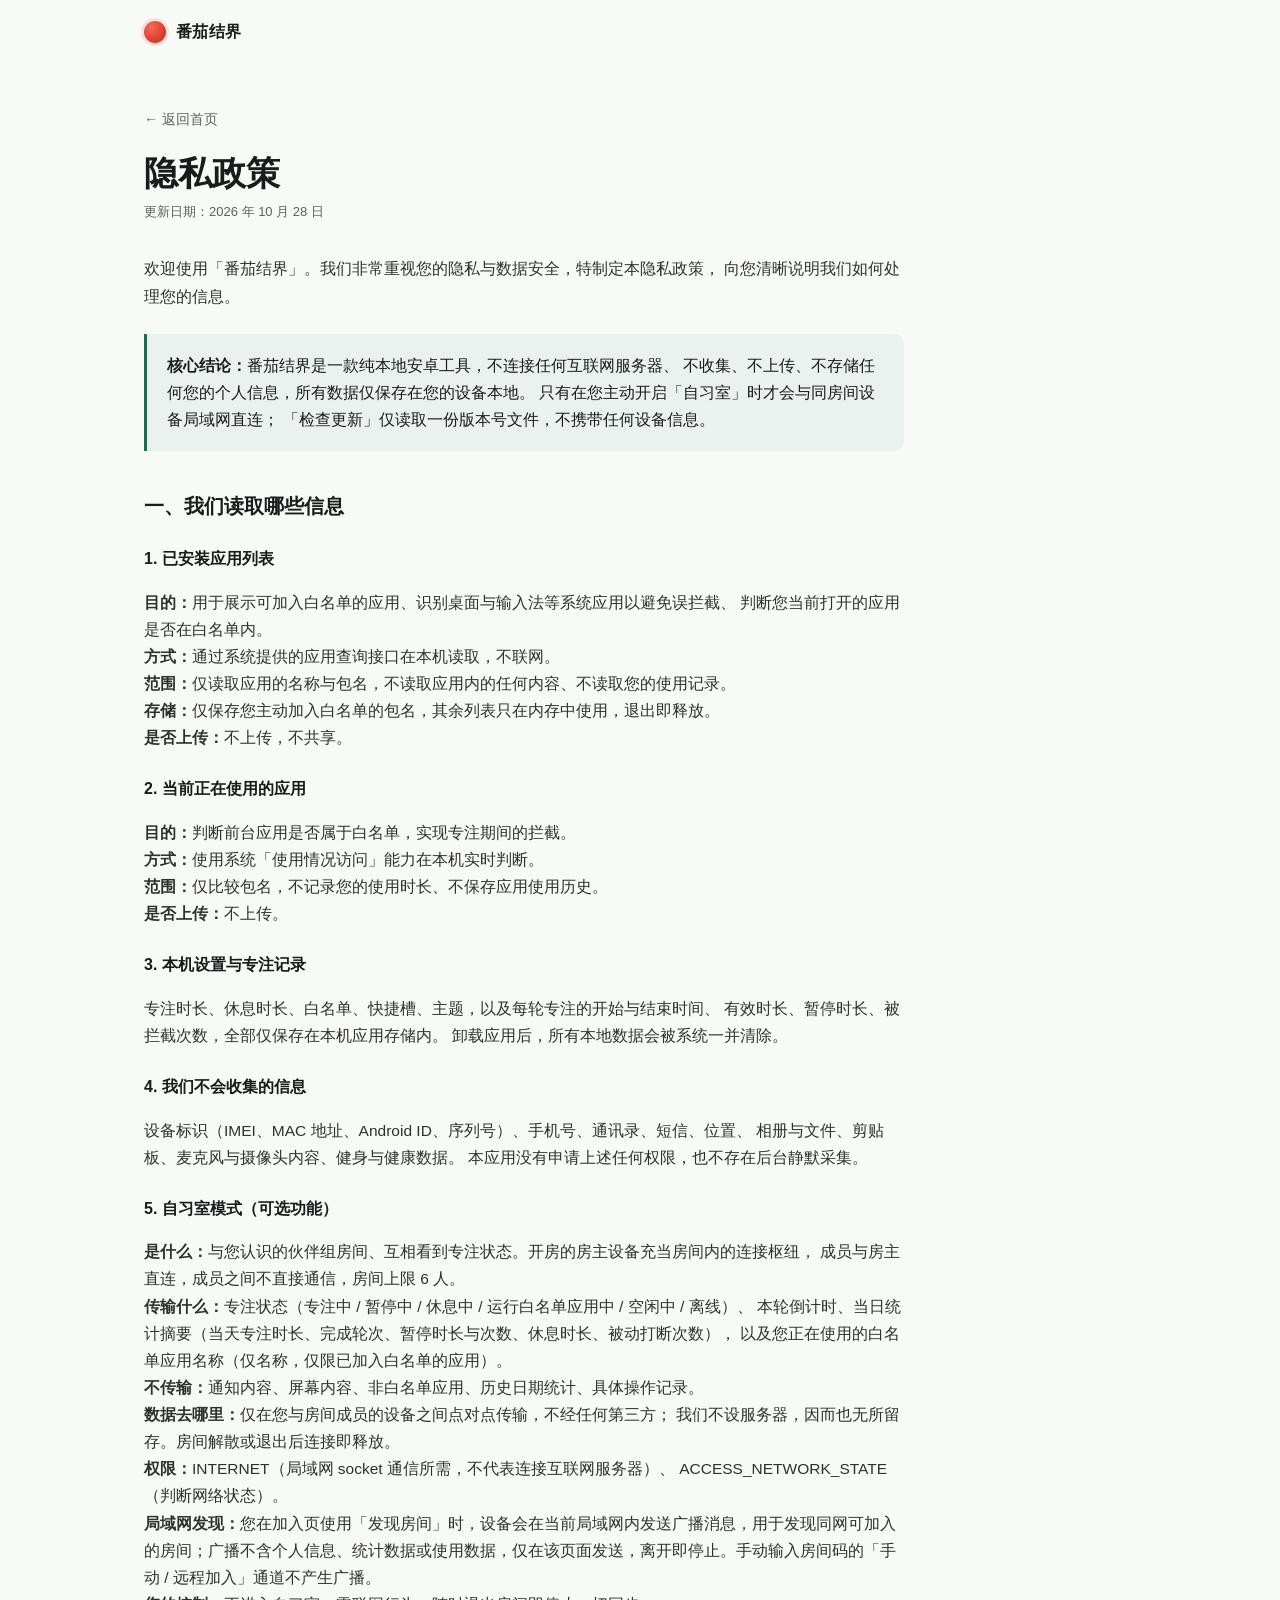
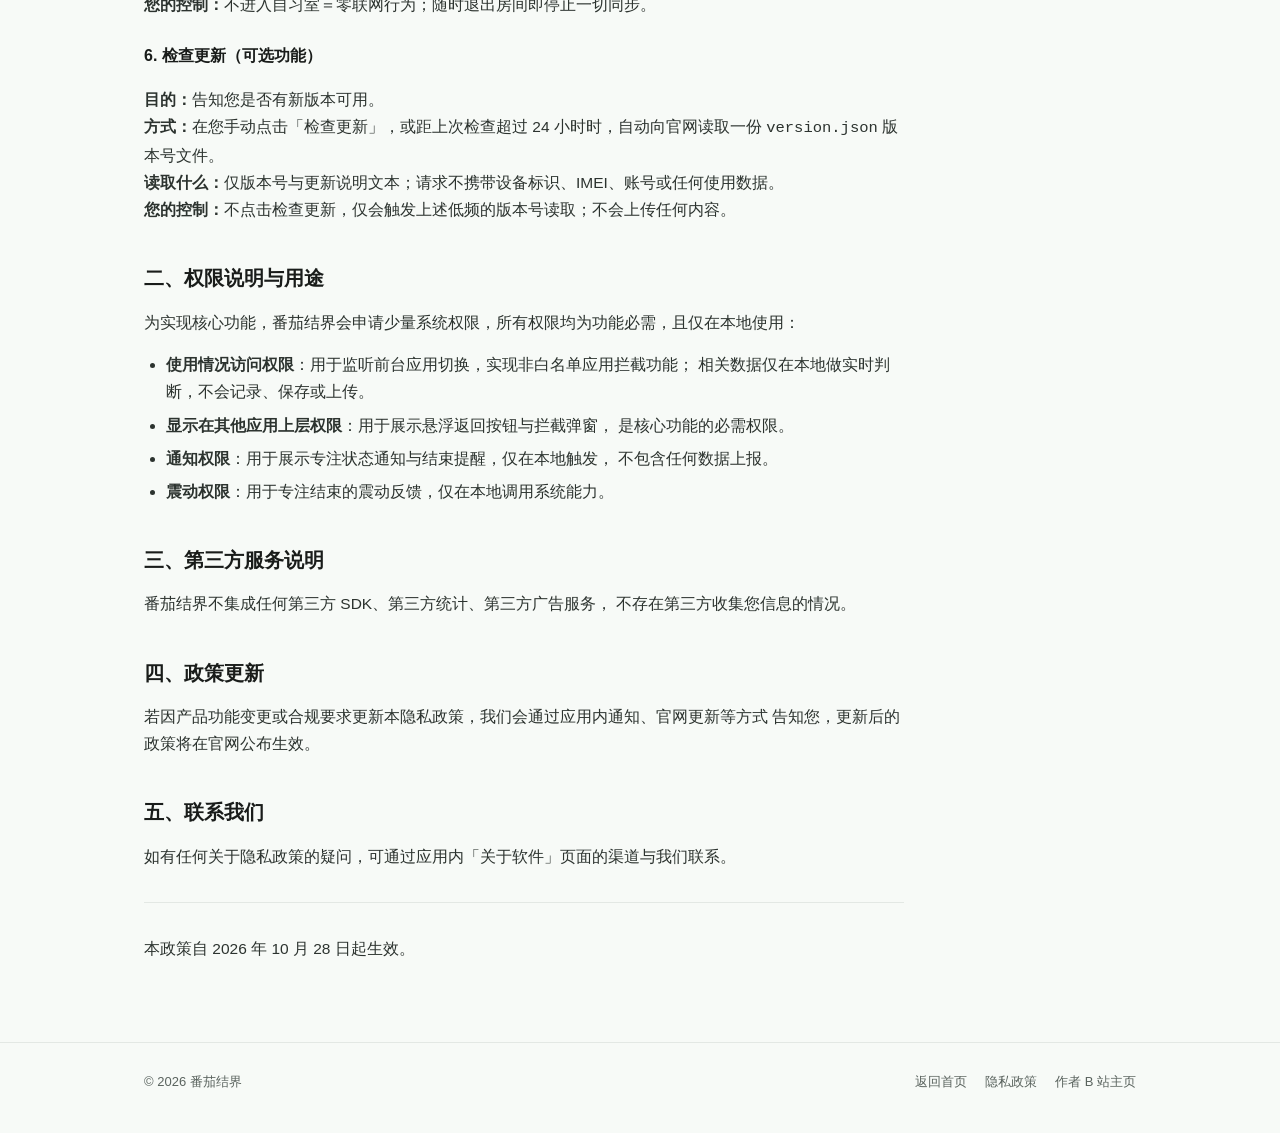
==== commit 9dfae044: "chore: 更新 privacy/index.html" ====
--- a/privacy/index.html
+++ b/privacy/index.html
@@ -1,161 +1,162 @@
-<!DOCTYPE html>
-<html lang="zh-CN">
-<head>
-<meta charset="UTF-8">
-<meta name="viewport" content="width=device-width, initial-scale=1.0">
-<title>隐私政策 · 番茄结界</title>
-<meta name="description" content="番茄结界隐私政策：纯本地安卓专注工具，不上传、不收集个人信息；仅在自习室与检查更新时产生必要的局域网点对点通信与版本号读取。">
-<meta name="theme-color" content="#1E6B52">
-<link rel="stylesheet" href="../assets/css/style.css">
-</head>
-<body>
-
-<header class="site-header">
-  <div class="wrap header-inner">
-    <a class="brand" href="../">
-      <span class="brand-mark" aria-hidden="true"></span>
-      <span class="brand-name">番茄结界</span>
-    </a>
-  </div>
-</header>
-
-<main class="wrap">
-
-  <div class="doc-header">
-    <a class="doc-back" href="../">← 返回首页</a>
-    <h1 class="doc-title">隐私政策</h1>
-    <p class="doc-meta">更新日期：2026 年 10 月 28 日</p>
-  </div>
-
-  <article class="doc">
-
-    <p>
-      欢迎使用「番茄结界」。我们非常重视您的隐私与数据安全，特制定本隐私政策，
-      向您清晰说明我们如何处理您的信息。
-    </p>
-
-    <div class="callout">
-      <p>
-        <strong>核心结论：</strong>番茄结界是一款纯本地安卓工具，不连接任何互联网服务器、
-        不收集、不上传、不存储任何您的个人信息，所有数据仅保存在您的设备本地。
-        只有在您主动开启「自习室」时才会与同房间设备局域网直连；
-        「检查更新」仅读取一份版本号文件，不携带任何设备信息。
-      </p>
-    </div>
-
-    <h2>一、我们读取哪些信息</h2>
-
-    <h3>1. 已安装应用列表</h3>
-    <p>
-      <strong>目的：</strong>用于展示可加入白名单的应用、识别桌面与输入法等系统应用以避免误拦截、
-      判断您当前打开的应用是否在白名单内。<br>
-      <strong>方式：</strong>通过系统提供的应用查询接口在本机读取，不联网。<br>
-      <strong>范围：</strong>仅读取应用的名称与包名，不读取应用内的任何内容、不读取您的使用记录。<br>
-      <strong>存储：</strong>仅保存您主动加入白名单的包名，其余列表只在内存中使用，退出即释放。<br>
-      <strong>是否上传：</strong>不上传，不共享。
-    </p>
-
-    <h3>2. 当前正在使用的应用</h3>
-    <p>
-      <strong>目的：</strong>判断前台应用是否属于白名单，实现专注期间的拦截。<br>
-      <strong>方式：</strong>使用系统「使用情况访问」能力在本机实时判断。<br>
-      <strong>范围：</strong>仅比较包名，不记录您的使用时长、不保存应用使用历史。<br>
-      <strong>是否上传：</strong>不上传。
-    </p>
-
-    <h3>3. 本机设置与专注记录</h3>
-    <p>
-      专注时长、休息时长、白名单、快捷槽、主题，以及每轮专注的开始与结束时间、
-      有效时长、暂停时长、被拦截次数，全部仅保存在本机应用存储内。
-      卸载应用后，所有本地数据会被系统一并清除。
-    </p>
-
-    <h3>4. 我们不会收集的信息</h3>
-    <p>
-      设备标识（IMEI、MAC 地址、Android ID、序列号）、手机号、通讯录、短信、位置、
-      相册与文件、剪贴板、麦克风与摄像头内容、健身与健康数据。
-      本应用没有申请上述任何权限，也不存在后台静默采集。
-    </p>
-
-    <h3>5. 自习室模式（可选功能）</h3>
-    <p>
-      <strong>是什么：</strong>与您认识的伙伴组房间、互相看到专注状态。开房的房主设备充当房间内的连接枢纽，
-      成员与房主直连，成员之间不直接通信，房间上限 6 人。<br>
-      <strong>传输什么：</strong>专注状态（专注中 / 暂停中 / 休息中 / 运行白名单应用中 / 空闲中 / 离线）、
-      本轮倒计时、当日统计摘要（当天专注时长、完成轮次、暂停时长与次数、休息时长、被动打断次数），
-      以及您正在使用的白名单应用名称（仅名称，仅限已加入白名单的应用）。<br>
-      <strong>不传输：</strong>通知内容、屏幕内容、非白名单应用、历史日期统计、具体操作记录。<br>
-      <strong>数据去哪里：</strong>仅在您与房间成员的设备之间点对点传输，不经任何第三方；
-      我们不设服务器，因而也无所留存。房间解散或退出后连接即释放。<br>
-      <strong>权限：</strong>INTERNET（局域网 socket 通信所需，不代表连接互联网服务器）、
-      ACCESS_NETWORK_STATE（判断网络状态）。<br>
-      <strong>您的控制：</strong>不进入自习室＝零联网行为；随时退出房间即停止一切同步。
-
-    <h3>6. 检查更新（可选功能）</h3>
-    <p>
-      <strong>目的：</strong>告知您是否有新版本可用。<br>
-      <strong>方式：</strong>在您手动点击「检查更新」，或距上次检查超过 24 小时时，自动向官网读取一份
-      <code>version.json</code> 版本号文件。<br>
-      <strong>读取什么：</strong>仅版本号与更新说明文本；请求不携带设备标识、IMEI、账号或任何使用数据。<br>
-      <strong>您的控制：</strong>不点击检查更新，仅会触发上述低频的版本号读取；不会上传任何内容。
-    </p>
-    </p>
-
-    <h2>二、权限说明与用途</h2>
-    <p>为实现核心功能，番茄结界会申请少量系统权限，所有权限均为功能必需，且仅在本地使用：</p>
-
-    <ul>
-      <li>
-        <strong>使用情况访问权限</strong>：用于监听前台应用切换，实现非白名单应用拦截功能；
-        相关数据仅在本地做实时判断，不会记录、保存或上传。
-      </li>
-      <li>
-        <strong>显示在其他应用上层权限</strong>：用于展示悬浮返回按钮与拦截弹窗，
-        是核心功能的必需权限。
-      </li>
-      <li>
-        <strong>通知权限</strong>：用于展示专注状态通知与结束提醒，仅在本地触发，
-        不包含任何数据上报。
-      </li>
-      <li>
-        <strong>震动权限</strong>：用于专注结束的震动反馈，仅在本地调用系统能力。
-      </li>
-    </ul>
-
-    <h2>三、第三方服务说明</h2>
-    <p>
-      番茄结界不集成任何第三方 SDK、第三方统计、第三方广告服务，
-      不存在第三方收集您信息的情况。
-    </p>
-
-    <h2>四、政策更新</h2>
-    <p>
-      若因产品功能变更或合规要求更新本隐私政策，我们会通过应用内通知、官网更新等方式
-      告知您，更新后的政策将在官网公布生效。
-    </p>
-
-    <h2>五、联系我们</h2>
-    <p>
-      如有任何关于隐私政策的疑问，可通过应用内「关于软件」页面的渠道与我们联系。
-    </p>
-
-    <hr>
-    <p class="doc-meta">本政策自 2026 年 10 月 28 日起生效。</p>
-
-  </article>
-
-</main>
-
-<footer class="site-footer">
-  <div class="wrap footer-inner">
-    <p class="copyright">© 2026 番茄结界</p>
-    <nav class="footer-nav" aria-label="页脚导航">
-      <a href="../">返回首页</a>
-      <a href="./">隐私政策</a>
-      <a href="https://space.bilibili.com/168593217" target="_blank" rel="noopener">作者 B 站主页</a>
-    </nav>
-  </div>
-</footer>
-
-</body>
-</html>
+<!DOCTYPE html>
+<html lang="zh-CN">
+<head>
+<meta charset="UTF-8">
+<meta name="viewport" content="width=device-width, initial-scale=1.0">
+<title>隐私政策 · 番茄结界</title>
+<meta name="description" content="番茄结界隐私政策：纯本地安卓专注工具，不上传、不收集个人信息；仅在自习室与检查更新时产生必要的局域网点对点通信与版本号读取。">
+<meta name="theme-color" content="#1E6B52">
+<link rel="stylesheet" href="../assets/css/style.css">
+</head>
+<body>
+
+<header class="site-header">
+  <div class="wrap header-inner">
+    <a class="brand" href="../">
+      <span class="brand-mark" aria-hidden="true"></span>
+      <span class="brand-name">番茄结界</span>
+    </a>
+  </div>
+</header>
+
+<main class="wrap">
+
+  <div class="doc-header">
+    <a class="doc-back" href="../">← 返回首页</a>
+    <h1 class="doc-title">隐私政策</h1>
+    <p class="doc-meta">更新日期：2026 年 10 月 28 日</p>
+  </div>
+
+  <article class="doc">
+
+    <p>
+      欢迎使用「番茄结界」。我们非常重视您的隐私与数据安全，特制定本隐私政策，
+      向您清晰说明我们如何处理您的信息。
+    </p>
+
+    <div class="callout">
+      <p>
+        <strong>核心结论：</strong>番茄结界是一款纯本地安卓工具，不连接任何互联网服务器、
+        不收集、不上传、不存储任何您的个人信息，所有数据仅保存在您的设备本地。
+        只有在您主动开启「自习室」时才会与同房间设备局域网直连；
+        「检查更新」仅读取一份版本号文件，不携带任何设备信息。
+      </p>
+    </div>
+
+    <h2>一、我们读取哪些信息</h2>
+
+    <h3>1. 已安装应用列表</h3>
+    <p>
+      <strong>目的：</strong>用于展示可加入白名单的应用、识别桌面与输入法等系统应用以避免误拦截、
+      判断您当前打开的应用是否在白名单内。<br>
+      <strong>方式：</strong>通过系统提供的应用查询接口在本机读取，不联网。<br>
+      <strong>范围：</strong>仅读取应用的名称与包名，不读取应用内的任何内容、不读取您的使用记录。<br>
+      <strong>存储：</strong>仅保存您主动加入白名单的包名，其余列表只在内存中使用，退出即释放。<br>
+      <strong>是否上传：</strong>不上传，不共享。
+    </p>
+
+    <h3>2. 当前正在使用的应用</h3>
+    <p>
+      <strong>目的：</strong>判断前台应用是否属于白名单，实现专注期间的拦截。<br>
+      <strong>方式：</strong>使用系统「使用情况访问」能力在本机实时判断。<br>
+      <strong>范围：</strong>仅比较包名，不记录您的使用时长、不保存应用使用历史。<br>
+      <strong>是否上传：</strong>不上传。
+    </p>
+
+    <h3>3. 本机设置与专注记录</h3>
+    <p>
+      专注时长、休息时长、白名单、快捷槽、主题，以及每轮专注的开始与结束时间、
+      有效时长、暂停时长、被拦截次数，全部仅保存在本机应用存储内。
+      卸载应用后，所有本地数据会被系统一并清除。
+    </p>
+
+    <h3>4. 我们不会收集的信息</h3>
+    <p>
+      设备标识（IMEI、MAC 地址、Android ID、序列号）、手机号、通讯录、短信、位置、
+      相册与文件、剪贴板、麦克风与摄像头内容、健身与健康数据。
+      本应用没有申请上述任何权限，也不存在后台静默采集。
+    </p>
+
+    <h3>5. 自习室模式（可选功能）</h3>
+    <p>
+      <strong>是什么：</strong>与您认识的伙伴组房间、互相看到专注状态。开房的房主设备充当房间内的连接枢纽，
+      成员与房主直连，成员之间不直接通信，房间上限 6 人。<br>
+      <strong>传输什么：</strong>专注状态（专注中 / 暂停中 / 休息中 / 运行白名单应用中 / 空闲中 / 离线）、
+      本轮倒计时、当日统计摘要（当天专注时长、完成轮次、暂停时长与次数、休息时长、被动打断次数），
+      以及您正在使用的白名单应用名称（仅名称，仅限已加入白名单的应用）。<br>
+      <strong>不传输：</strong>通知内容、屏幕内容、非白名单应用、历史日期统计、具体操作记录。<br>
+      <strong>数据去哪里：</strong>仅在您与房间成员的设备之间点对点传输，不经任何第三方；
+      我们不设服务器，因而也无所留存。房间解散或退出后连接即释放。<br>
+      <strong>权限：</strong>INTERNET（局域网 socket 通信所需，不代表连接互联网服务器）、
+      ACCESS_NETWORK_STATE（判断网络状态）。<br>
+      <strong>局域网发现：</strong>您在加入页使用「发现房间」时，设备会在当前局域网内发送广播消息，用于发现同网可加入的房间；广播不含个人信息、统计数据或使用数据，仅在该页面发送，离开即停止。手动输入房间码的「手动 / 远程加入」通道不产生广播。<br>
+      <strong>您的控制：</strong>不进入自习室＝零联网行为；随时退出房间即停止一切同步。
+
+    <h3>6. 检查更新（可选功能）</h3>
+    <p>
+      <strong>目的：</strong>告知您是否有新版本可用。<br>
+      <strong>方式：</strong>在您手动点击「检查更新」，或距上次检查超过 24 小时时，自动向官网读取一份
+      <code>version.json</code> 版本号文件。<br>
+      <strong>读取什么：</strong>仅版本号与更新说明文本；请求不携带设备标识、IMEI、账号或任何使用数据。<br>
+      <strong>您的控制：</strong>不点击检查更新，仅会触发上述低频的版本号读取；不会上传任何内容。
+    </p>
+    </p>
+
+    <h2>二、权限说明与用途</h2>
+    <p>为实现核心功能，番茄结界会申请少量系统权限，所有权限均为功能必需，且仅在本地使用：</p>
+
+    <ul>
+      <li>
+        <strong>使用情况访问权限</strong>：用于监听前台应用切换，实现非白名单应用拦截功能；
+        相关数据仅在本地做实时判断，不会记录、保存或上传。
+      </li>
+      <li>
+        <strong>显示在其他应用上层权限</strong>：用于展示悬浮返回按钮与拦截弹窗，
+        是核心功能的必需权限。
+      </li>
+      <li>
+        <strong>通知权限</strong>：用于展示专注状态通知与结束提醒，仅在本地触发，
+        不包含任何数据上报。
+      </li>
+      <li>
+        <strong>震动权限</strong>：用于专注结束的震动反馈，仅在本地调用系统能力。
+      </li>
+    </ul>
+
+    <h2>三、第三方服务说明</h2>
+    <p>
+      番茄结界不集成任何第三方 SDK、第三方统计、第三方广告服务，
+      不存在第三方收集您信息的情况。
+    </p>
+
+    <h2>四、政策更新</h2>
+    <p>
+      若因产品功能变更或合规要求更新本隐私政策，我们会通过应用内通知、官网更新等方式
+      告知您，更新后的政策将在官网公布生效。
+    </p>
+
+    <h2>五、联系我们</h2>
+    <p>
+      如有任何关于隐私政策的疑问，可通过应用内「关于软件」页面的渠道与我们联系。
+    </p>
+
+    <hr>
+    <p class="doc-meta">本政策自 2026 年 10 月 28 日起生效。</p>
+
+  </article>
+
+</main>
+
+<footer class="site-footer">
+  <div class="wrap footer-inner">
+    <p class="copyright">© 2026 番茄结界</p>
+    <nav class="footer-nav" aria-label="页脚导航">
+      <a href="../">返回首页</a>
+      <a href="./">隐私政策</a>
+      <a href="https://space.bilibili.com/168593217" target="_blank" rel="noopener">作者 B 站主页</a>
+    </nav>
+  </div>
+</footer>
+
+</body>
+</html>
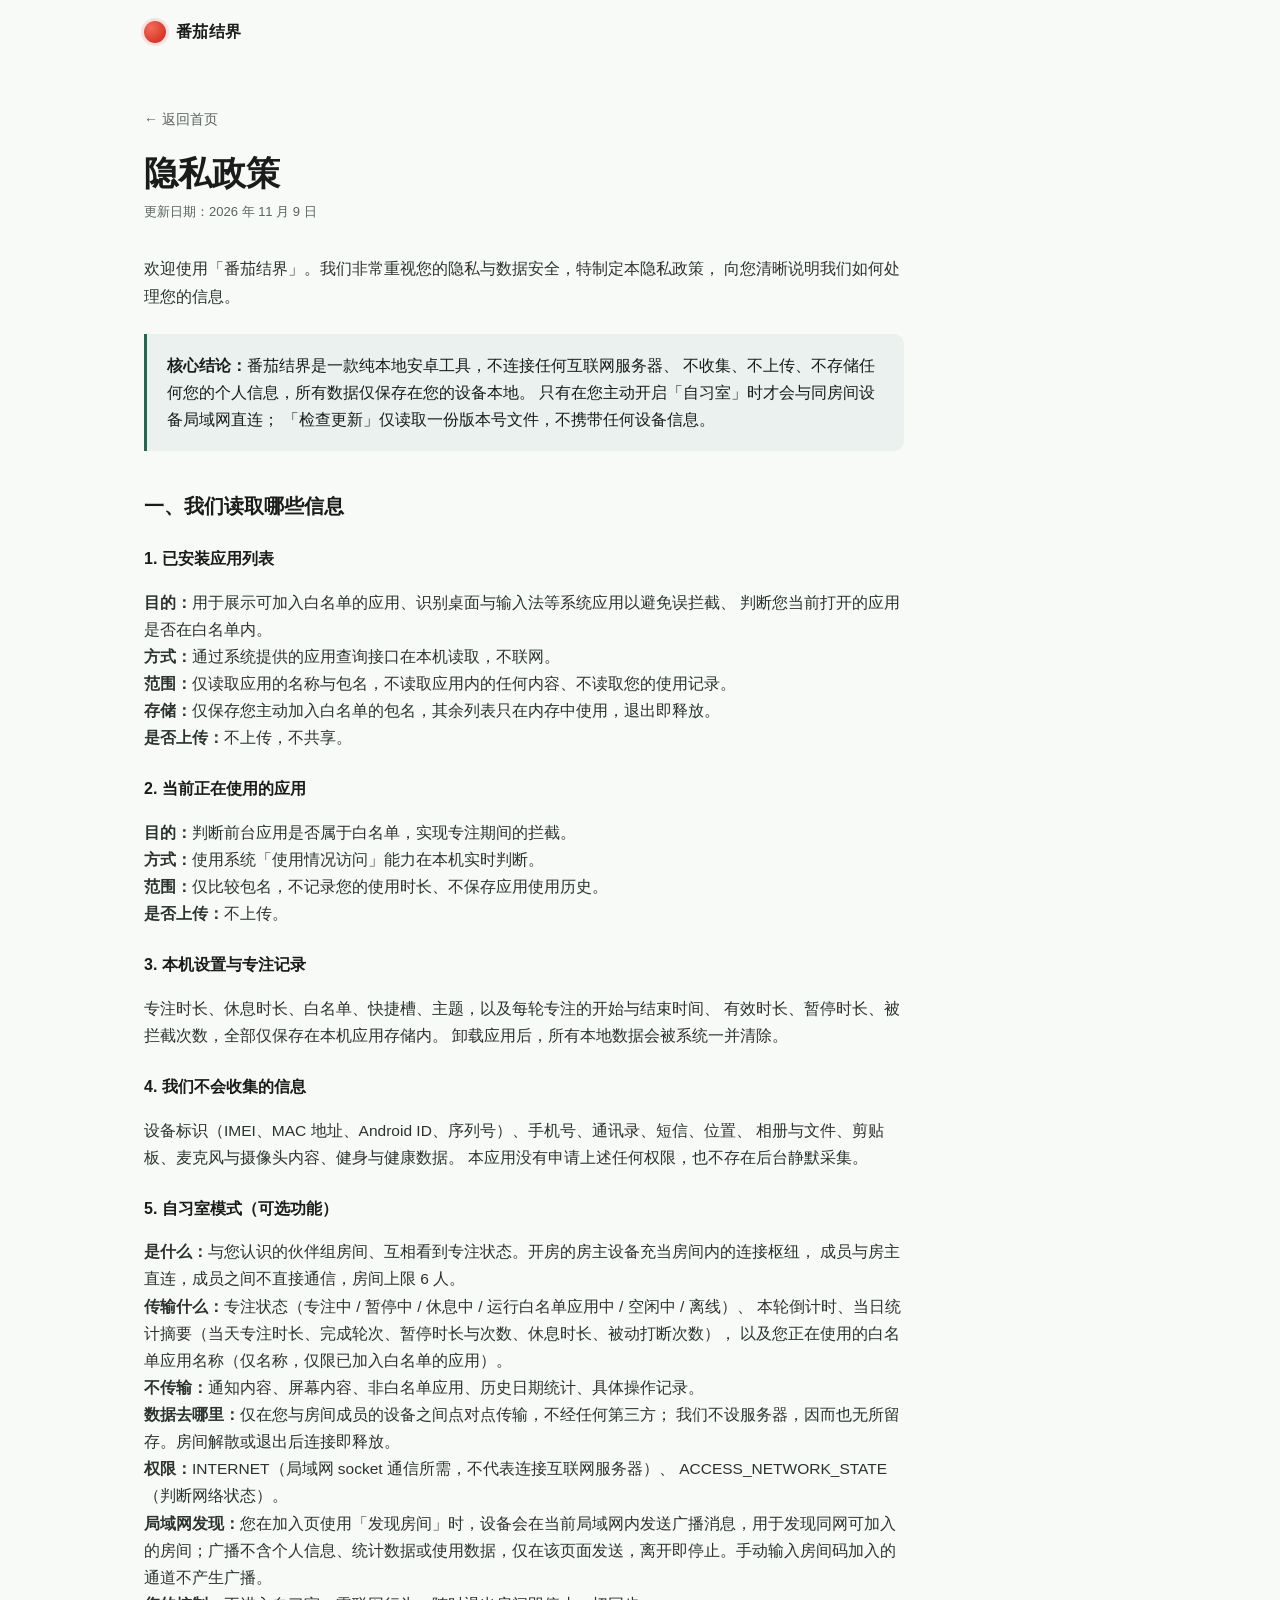
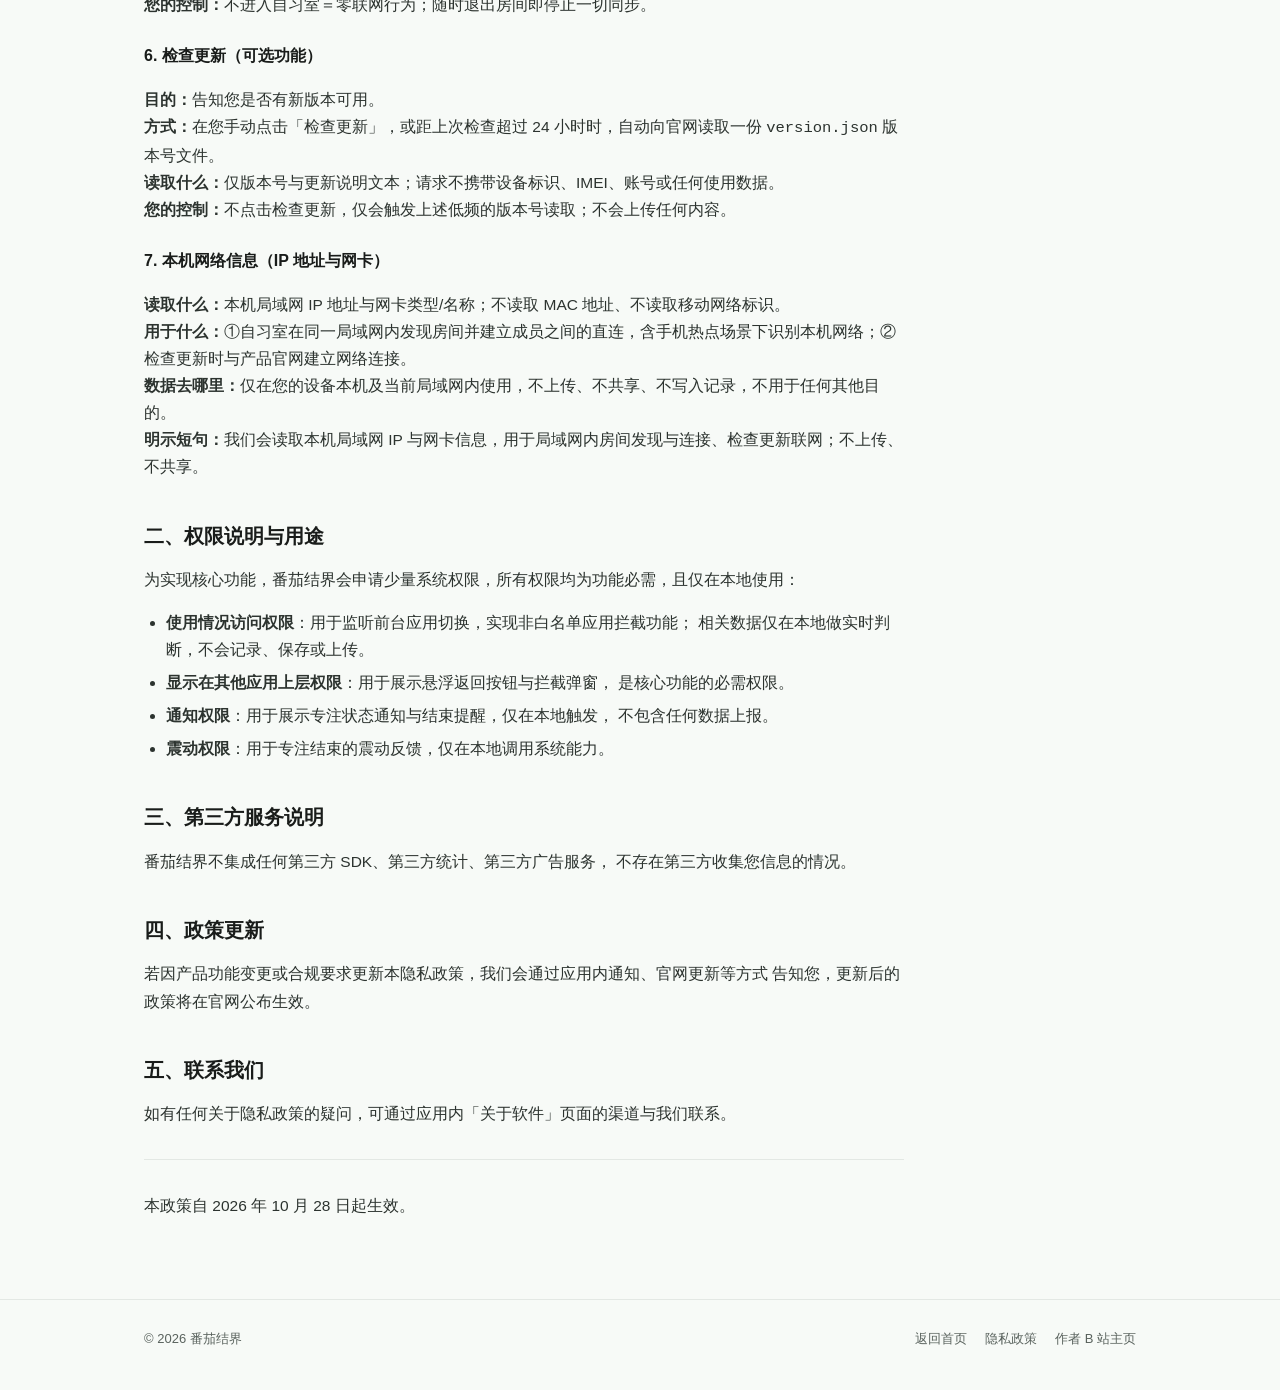
==== commit 79d2ccaa: "chore: 更新 privacy/index.html" ====
--- a/privacy/index.html
+++ b/privacy/index.html
@@ -24,7 +24,7 @@
   <div class="doc-header">
     <a class="doc-back" href="../">← 返回首页</a>
     <h1 class="doc-title">隐私政策</h1>
-    <p class="doc-meta">更新日期：2026 年 10 月 28 日</p>
+    <p class="doc-meta">更新日期：2026 年 11 月 9 日</p>
   </div>
 
   <article class="doc">
@@ -89,7 +89,7 @@
       我们不设服务器，因而也无所留存。房间解散或退出后连接即释放。<br>
       <strong>权限：</strong>INTERNET（局域网 socket 通信所需，不代表连接互联网服务器）、
       ACCESS_NETWORK_STATE（判断网络状态）。<br>
-      <strong>局域网发现：</strong>您在加入页使用「发现房间」时，设备会在当前局域网内发送广播消息，用于发现同网可加入的房间；广播不含个人信息、统计数据或使用数据，仅在该页面发送，离开即停止。手动输入房间码的「手动 / 远程加入」通道不产生广播。<br>
+      <strong>局域网发现：</strong>您在加入页使用「发现房间」时，设备会在当前局域网内发送广播消息，用于发现同网可加入的房间；广播不含个人信息、统计数据或使用数据，仅在该页面发送，离开即停止。手动输入房间码加入的通道不产生广播。<br>
       <strong>您的控制：</strong>不进入自习室＝零联网行为；随时退出房间即停止一切同步。
 
     <h3>6. 检查更新（可选功能）</h3>
@@ -100,6 +100,13 @@
       <strong>读取什么：</strong>仅版本号与更新说明文本；请求不携带设备标识、IMEI、账号或任何使用数据。<br>
       <strong>您的控制：</strong>不点击检查更新，仅会触发上述低频的版本号读取；不会上传任何内容。
     </p>
+
+    <h3>7. 本机网络信息（IP 地址与网卡）</h3>
+    <p>
+      <strong>读取什么：</strong>本机局域网 IP 地址与网卡类型/名称；不读取 MAC 地址、不读取移动网络标识。<br>
+      <strong>用于什么：</strong>①自习室在同一局域网内发现房间并建立成员之间的直连，含手机热点场景下识别本机网络；②检查更新时与产品官网建立网络连接。<br>
+      <strong>数据去哪里：</strong>仅在您的设备本机及当前局域网内使用，不上传、不共享、不写入记录，不用于任何其他目的。<br>
+      <strong>明示短句：</strong>我们会读取本机局域网 IP 与网卡信息，用于局域网内房间发现与连接、检查更新联网；不上传、不共享。
     </p>
 
     <h2>二、权限说明与用途</h2>
